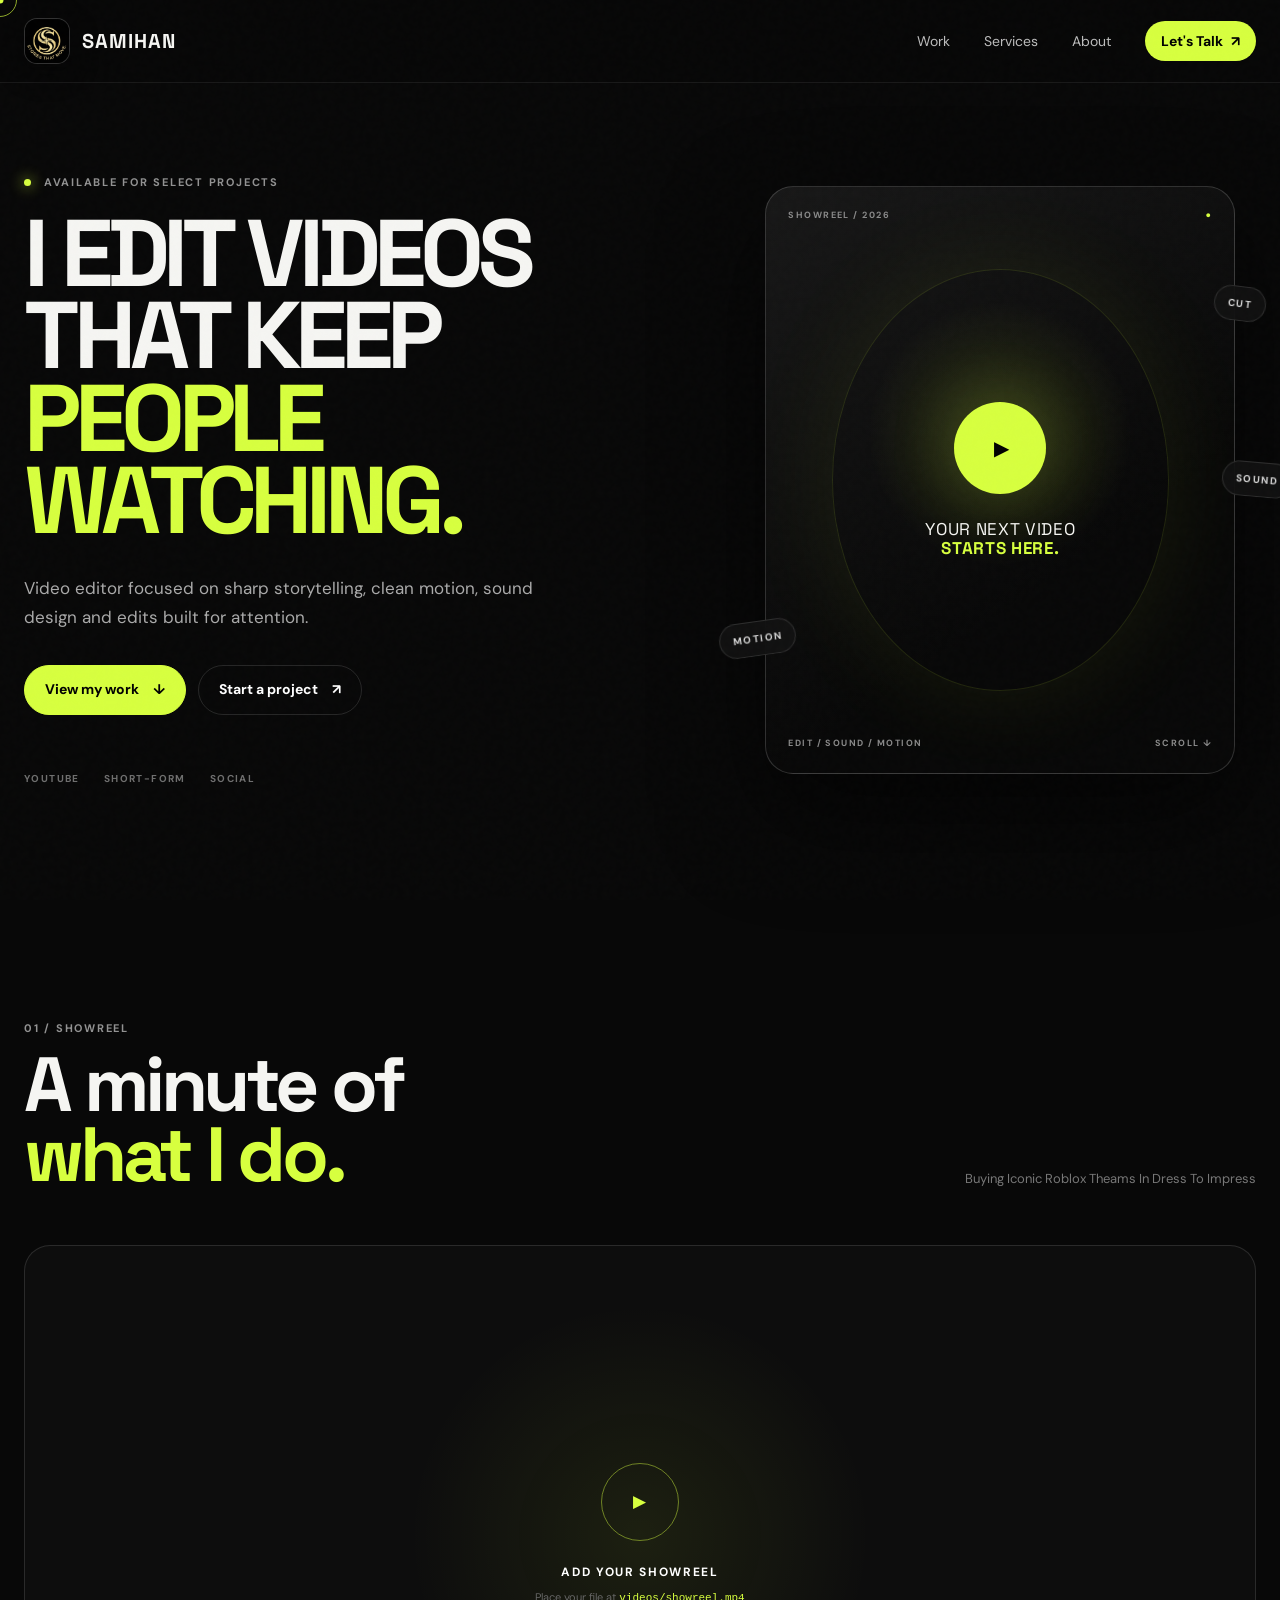
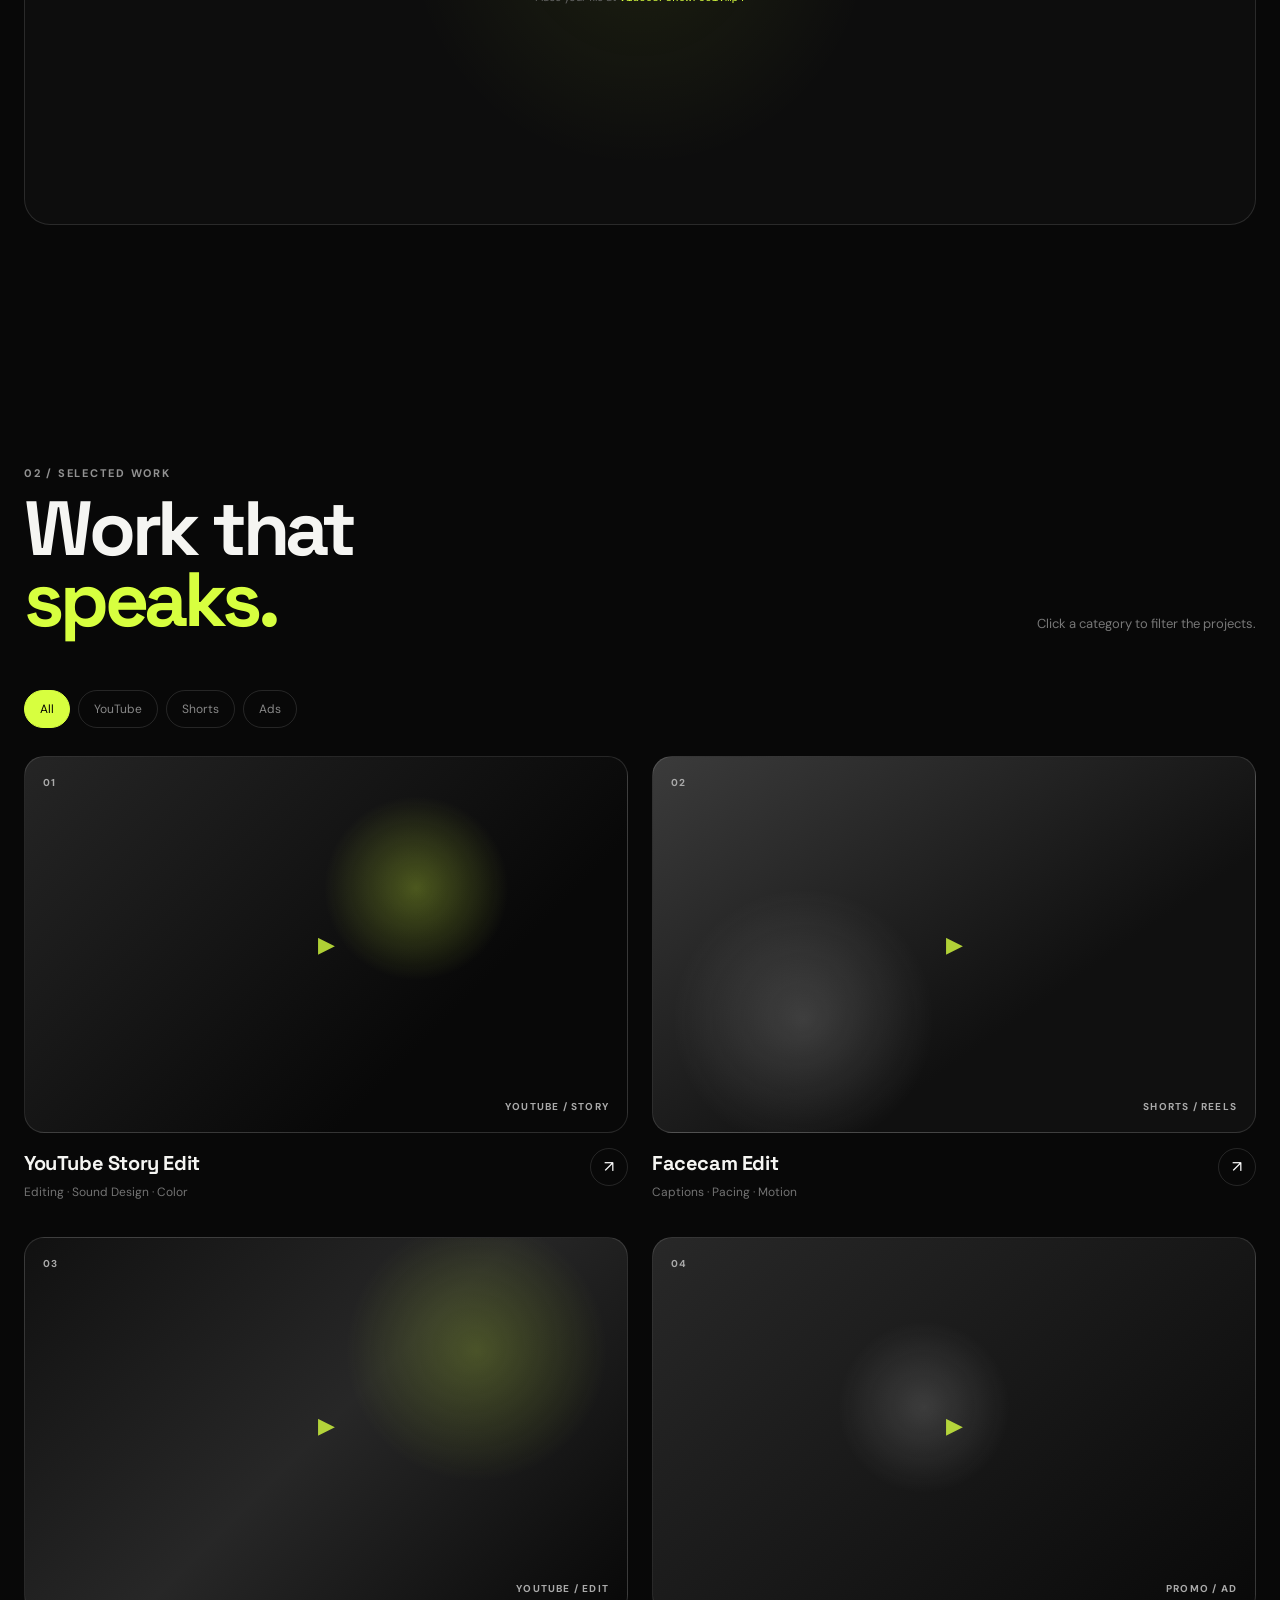
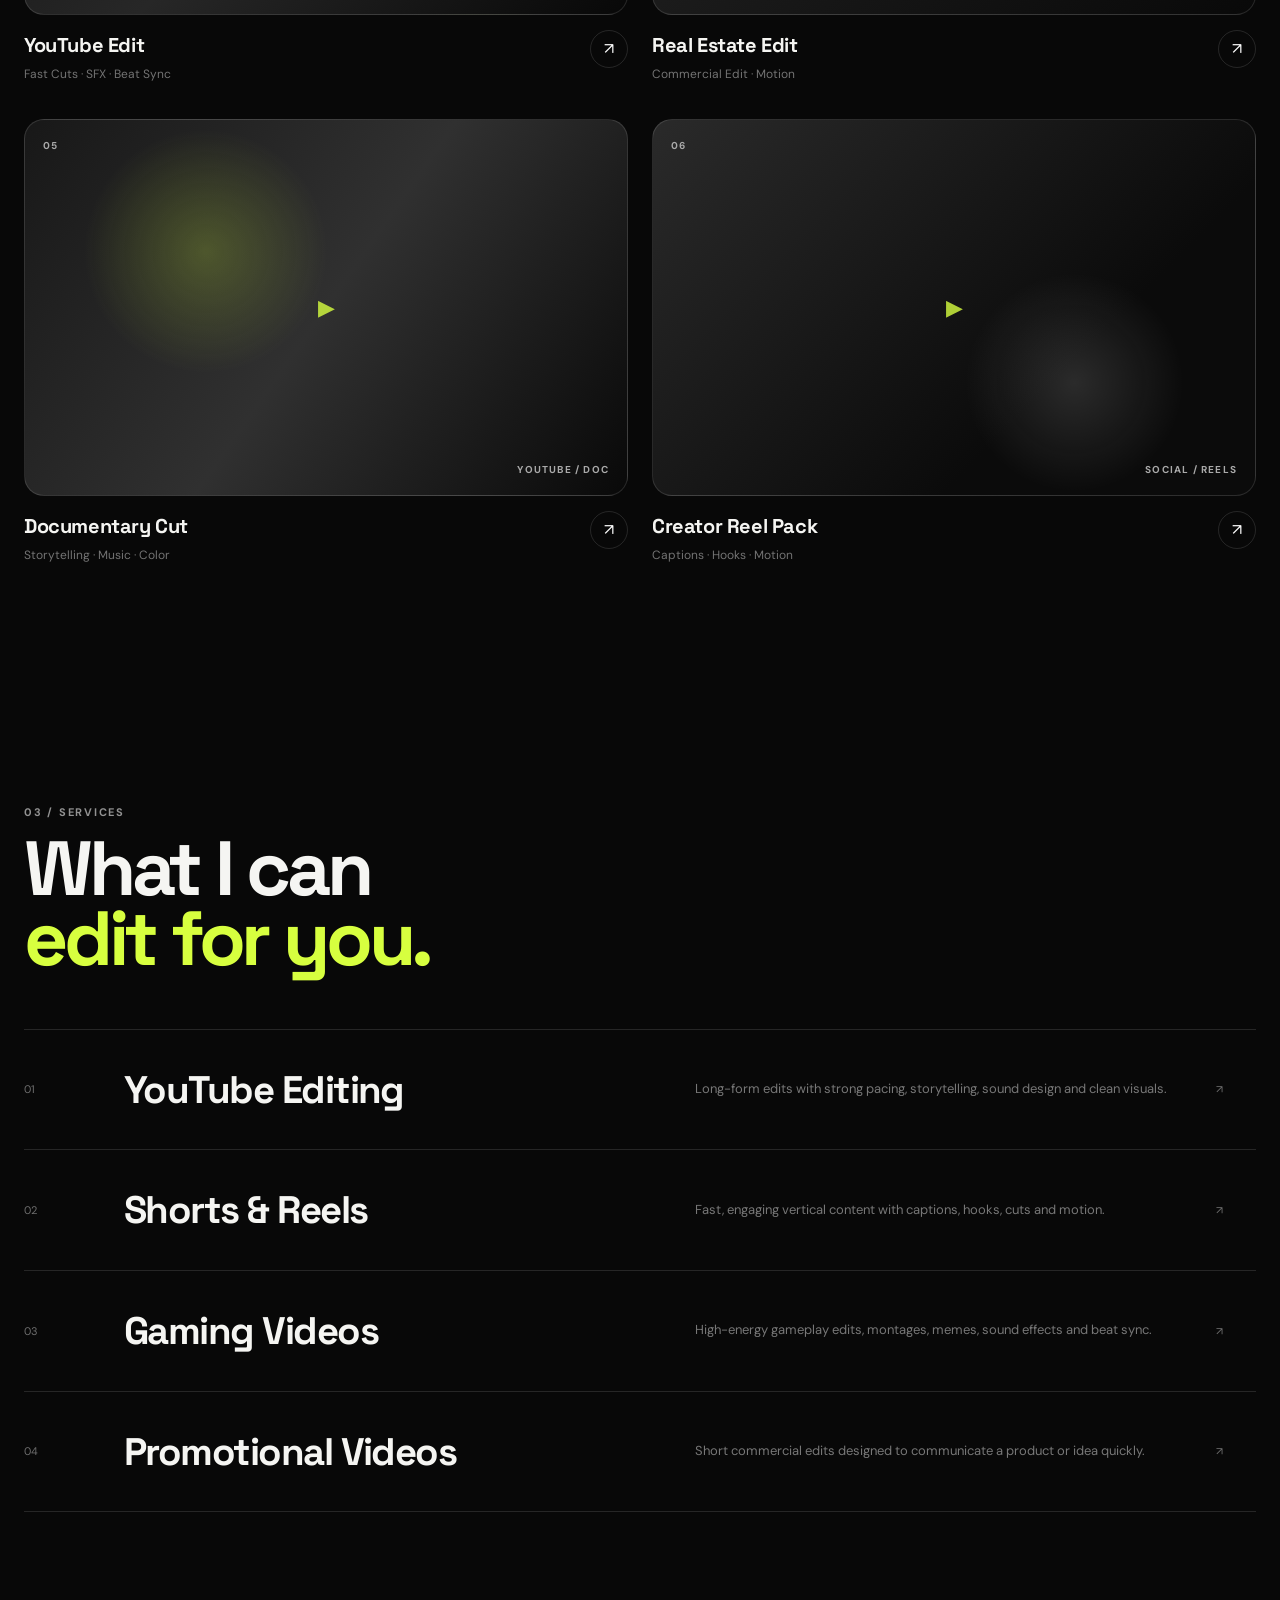
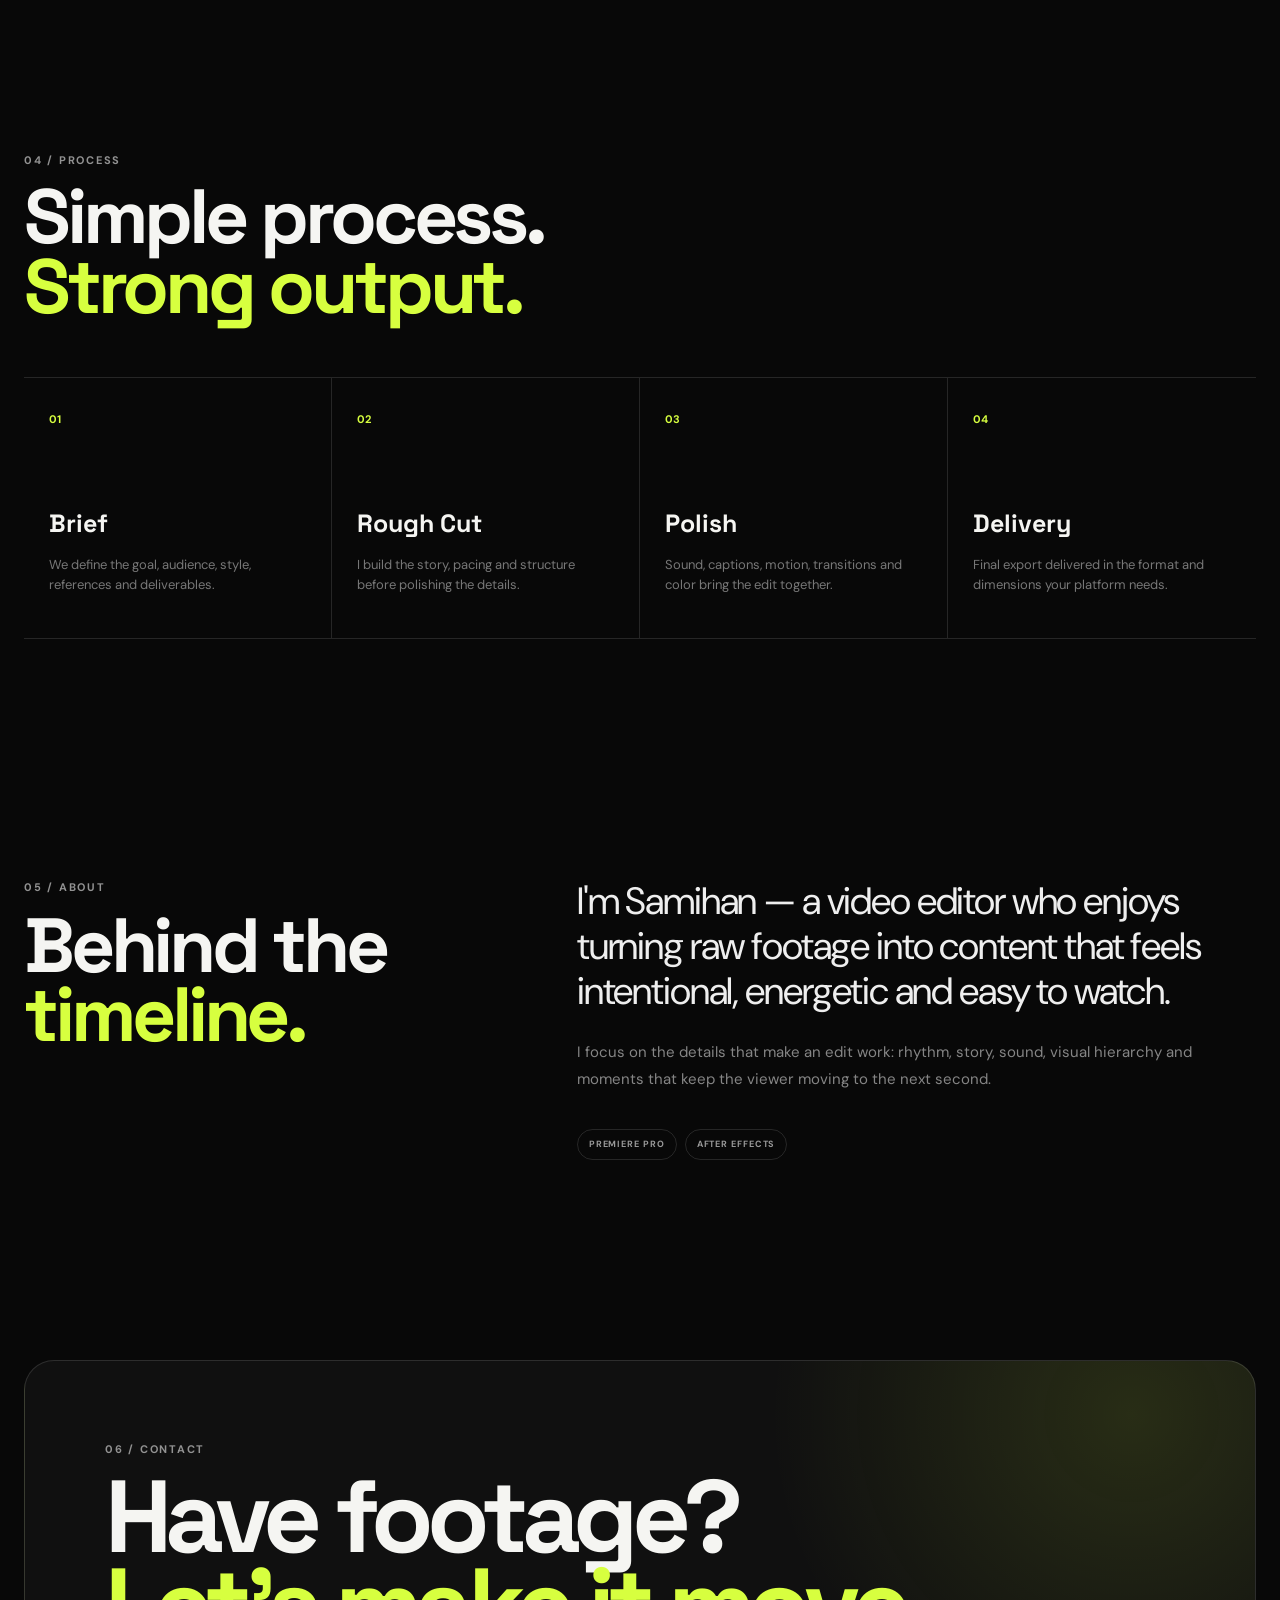
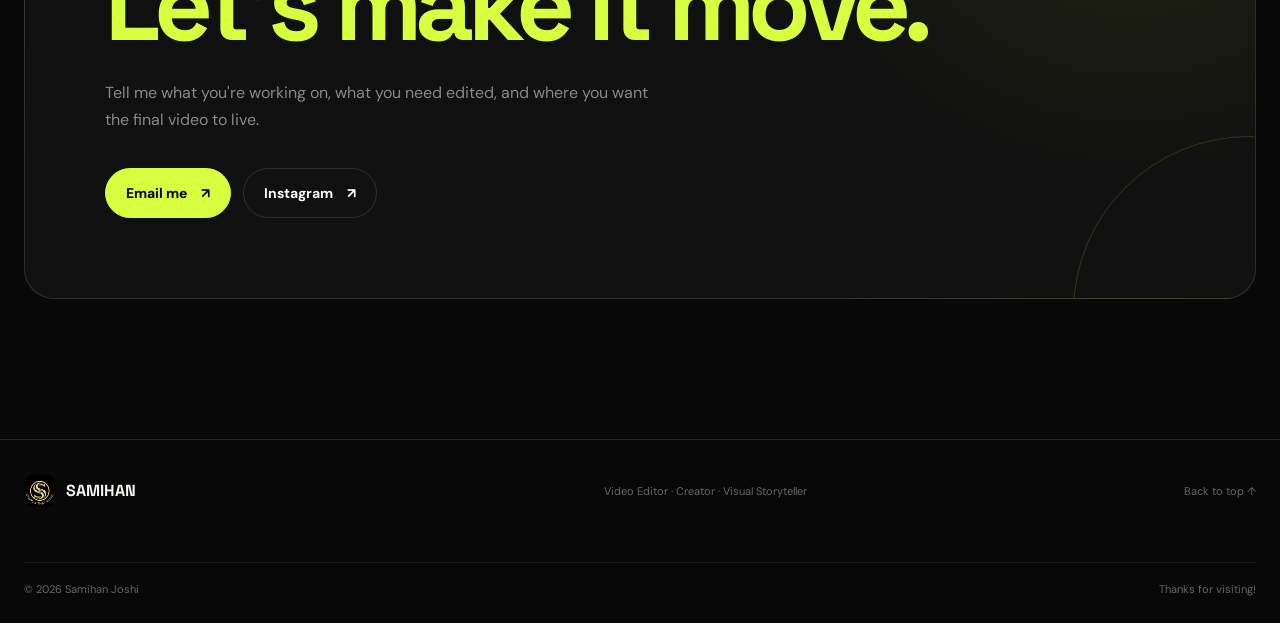
==== index.html @ 460c1ca0 "Upload portfolio website" ====
<!DOCTYPE html>
<html lang="en">
<head>
    <meta charset="UTF-8">
    <meta name="viewport" content="width=device-width, initial-scale=1.0">

    <title>Samihan Joshi — Video Editor</title>
    <meta name="description" content="Samihan Joshi — Video Editor specializing in YouTube, Shorts, Reels, Gaming and Social Media content.">
    <meta name="author" content="Samihan Joshi">

    <meta property="og:title" content="Samihan Joshi — Video Editor">
    <meta property="og:description" content="Video editing portfolio — YouTube, Shorts, Reels, Gaming and Social Media.">
    <meta property="og:type" content="website">

    <link rel="preconnect" href="https://fonts.googleapis.com">
    <link rel="preconnect" href="https://fonts.gstatic.com" crossorigin>
    <link href="https://fonts.googleapis.com/css2?family=DM+Sans:wght@400;500;600;700&family=Space+Grotesk:wght@400;500;600;700&display=swap" rel="stylesheet">

    <link rel="stylesheet" href="style.css">
</head>

<body>
    <div class="noise"></div>
    <div class="cursor-dot"></div>
    <div class="cursor-ring"></div>

    <div id="top"></div>
    <header class="site-header">
        <nav class="navbar container">
            <a href="#top" class="brand" aria-label="Samihan home">
                <span class="brand-logo-wrap">
                    <img src="assets/logo.png" alt="Samihan logo" class="brand-logo">
                </span>
                <span class="brand-name">SAMIHAN</span>
            </a>

            <button class="menu-toggle" aria-label="Open menu" aria-expanded="false">
                <span></span>
                <span></span>
            </button>

            <ul class="nav-links">
                <li><a href="#work">Work</a></li>
                <li><a href="#services">Services</a></li>
                <li><a href="#about">About</a></li>
                <li><a href="#contact" class="nav-cta">Let's Talk <span>↗</span></a></li>
            </ul>
        </nav>
    </header>

    <main>
        <section class="hero container">
            <div class="hero-copy reveal">
                <p class="eyebrow"><span class="status-dot"></span> AVAILABLE FOR SELECT PROJECTS</p>

                <h1>
                    I EDIT VIDEOS
                    <span>THAT KEEP</span>
                    <em>PEOPLE WATCHING.</em>
                </h1>

                <p class="hero-description">
                    Video editor focused on sharp storytelling, clean motion,
                    sound design and edits built for attention.
                </p>

                <div class="hero-actions">
                    <a href="#work" class="btn btn-primary magnetic">View my work <span>↓</span></a>
                    <a href="#contact" class="btn btn-ghost">Start a project <span>↗</span></a>
                </div>

                <div class="hero-meta">
                    <span>YOUTUBE</span>
                    <span>SHORT-FORM</span>
                   
                    <span>SOCIAL</span>
                </div>
            </div>

            <div class="hero-visual reveal">
                <div class="hero-card">
                    <div class="hero-card-top">
                        <span>SHOWREEL / 2026</span>
                        <span class="pulse">●</span>
                    </div>
                    <div class="hero-card-center">
                        <div class="play-orb">▶</div>
                        <p>YOUR NEXT VIDEO<br><strong>STARTS HERE.</strong></p>
                    </div>
                    <div class="hero-card-bottom">
                        <span>EDIT / SOUND / MOTION</span>
                        <span>SCROLL ↓</span>
                    </div>
                </div>
                <div class="floating-tag tag-one">CUT</div>
                <div class="floating-tag tag-two">MOTION</div>
                <div class="floating-tag tag-three">SOUND</div>
            </div>
        </section>

        <section class="showreel-section section">
            <div class="container">
                <div class="section-heading reveal">
                    <div>
                        <p class="eyebrow">01 / SHOWREEL</p>
                        <h2>A minute of<br><span>what I do.</span></h2>
                    </div>
                    <p class="section-note">Buying Iconic Roblox Theams In Dress To Impress</p>
                </div>

                <div class="video-frame reveal">
                    <video id="showreelVideo" controls playsinline preload="metadata" poster="d:\Editing things\Pitchers used\Intro.00_00_00_24.Still001.png">
                        <source src="videos/showreel.mp4" type="video/mp4">
                        Your browser does not support the video element.
                    </video>
                    <div class="video-placeholder" id="showreelPlaceholder">
                        <div class="placeholder-play">▶</div>
                        <p>ADD YOUR SHOWREEL</p>
                        <small>Place your file at <code>videos/showreel.mp4</code></small>
                    </div>
                </div>
            </div>
        </section>

        <section class="work-section section" id="work">
            <div class="container">
                <div class="section-heading reveal">
                    <div>
                        <p class="eyebrow">02 / SELECTED WORK</p>
                        <h2>Work that<br><span>speaks.</span></h2>
                    </div>
                    <p class="section-note">Click a category to filter the projects.</p>
                </div>

                <div class="filters reveal" role="tablist" aria-label="Project categories">
                    <button class="filter active" data-filter="all">All</button>
                    <button class="filter" data-filter="youtube">YouTube</button>
                    <button class="filter" data-filter="shorts">Shorts</button>
                    <button class="filter" data-filter="ads">Ads</button>
                </div>

                <div class="project-grid">
                    <article class="project-card reveal" data-category="youtube" data-title="YouTube Story Edit" data-type="YouTube" data-video="put your video here">
                        <div class="project-media media-one">
                            <span class="project-number">01</span>
                            <video class="project-video" muted loop playsinline preload="metadata" src="put your video here"></video>
                            <div class="project-play">▶</div>
                            <span class="media-label">YOUTUBE / STORY</span>
                        </div>
                        <div class="project-info">
                            <div>
                                <h3>YouTube Story Edit</h3>
                                <p>Editing · Sound Design · Color</p>
                            </div>
                            <button class="view-project" aria-label="View YouTube Story Edit">↗</button>
                        </div>
                    </article>

                    <article class="project-card reveal" data-category="shorts" data-title="Facecam Edit" data-type="Shorts" data-video="put your video here">
                        <div class="project-media media-two">
                            <span class="project-number">02</span>
                            <video class="project-video" muted loop playsinline preload="metadata" src="put your video here"></video>
                            <div class="project-play">▶</div>
                            <span class="media-label">SHORTS / REELS</span>
                        </div>
                        <div class="project-info">
                            <div>
                                <h3>Facecam Edit</h3>
                                <p>Captions · Pacing · Motion</p>
                            </div>
                            <button class="view-project" aria-label="View Facecam Edit">↗</button>
                        </div>
                    </article>

                    <article class="project-card reveal" data-category="youtube" data-title="YouTube Edit" data-type="YouTube" data-video="videos/facecam_edit.mp4">
                        <div class="project-media media-three">
                            <span class="project-number">03</span>
                            <video class="project-video" muted loop playsinline preload="metadata" src="videos/facecam_edit.mp4"></video>
                            <div class="project-play">▶</div>
                            <span class="media-label">YOUTUBE / EDIT</span>
                        </div>
                        <div class="project-info">
                            <div>
                                <h3>YouTube Edit</h3>
                                <p>Fast Cuts · SFX · Beat Sync</p>
                            </div>
                            <button class="view-project" aria-label="View YouTube Edit">↗</button>
                        </div>
                    </article>

                    <article class="project-card reveal" data-category="ads" data-title="Real Estate Edit" data-type="Ads" data-video="videos/first_client_edit.mp4">
                        <div class="project-media media-four">
                            <span class="project-number">04</span>
                            <video class="project-video" muted loop playsinline preload="metadata" src="videos/first_client_edit.mp4"></video>
                            <div class="project-play">▶</div>
                            <span class="media-label">PROMO / AD</span>
                        </div>
                        <div class="project-info">
                            <div>
                                <h3>Real Estate Edit</h3>
                                <p>Commercial Edit · Motion</p>
                            </div>
                            <button class="view-project" aria-label="View Real Estate Edit">↗</button>
                        </div>
                    </article>

                    <article class="project-card reveal" data-category="youtube" data-title="Documentary Cut" data-type="YouTube">
                        <div class="project-media media-five">
                            <span class="project-number">05</span>
                            <div class="project-play">▶</div>
                            <span class="media-label">YOUTUBE / DOC</span>
                        </div>
                        <div class="project-info">
                            <div>
                                <h3>Documentary Cut</h3>
                                <p>Storytelling · Music · Color</p>
                            </div>
                            <button class="view-project" aria-label="View Documentary Cut">↗</button>
                        </div>
                    </article>

                    <article class="project-card reveal" data-category="shorts" data-title="Creator Reel Pack" data-type="Shorts">
                        <div class="project-media media-six">
                            <span class="project-number">06</span>
                            <div class="project-play">▶</div>
                            <span class="media-label">SOCIAL / REELS</span>
                        </div>
                        <div class="project-info">
                            <div>
                                <h3>Creator Reel Pack</h3>
                                <p>Captions · Hooks · Motion</p>
                            </div>
                            <button class="view-project" aria-label="View Creator Reel Pack">↗</button>
                        </div>
                    </article>
                </div>
            </div>
        </section>

        <section class="services-section section" id="services">
            <div class="container">
                <div class="section-heading reveal">
                    <div>
                        <p class="eyebrow">03 / SERVICES</p>
                        <h2>What I can<br><span>edit for you.</span></h2>
                    </div>
                </div>

                <div class="service-list">
                    <div class="service-row reveal">
                        <span class="service-index">01</span>
                        <h3>YouTube Editing</h3>
                        <p>Long-form edits with strong pacing, storytelling, sound design and clean visuals.</p>
                        <span class="service-arrow">↗</span>
                    </div>

                    <div class="service-row reveal">
                        <span class="service-index">02</span>
                        <h3>Shorts & Reels</h3>
                        <p>Fast, engaging vertical content with captions, hooks, cuts and motion.</p>
                        <span class="service-arrow">↗</span>
                    </div>

                    <div class="service-row reveal">
                        <span class="service-index">03</span>
                        <h3>Gaming Videos</h3>
                        <p>High-energy gameplay edits, montages, memes, sound effects and beat sync.</p>
                        <span class="service-arrow">↗</span>
                    </div>

                    <div class="service-row reveal">
                        <span class="service-index">04</span>
                        <h3>Promotional Videos</h3>
                        <p>Short commercial edits designed to communicate a product or idea quickly.</p>
                        <span class="service-arrow">↗</span>
                    </div>
                </div>
            </div>
        </section>

        <section class="process-section section">
            <div class="container">
                <div class="section-heading reveal">
                    <div>
                        <p class="eyebrow">04 / PROCESS</p>
                        <h2>Simple process.<br><span>Strong output.</span></h2>
                    </div>
                </div>

                <div class="process-grid">
                    <div class="process-card reveal">
                        <span>01</span>
                        <h3>Brief</h3>
                        <p>We define the goal, audience, style, references and deliverables.</p>
                    </div>
                    <div class="process-card reveal">
                        <span>02</span>
                        <h3>Rough Cut</h3>
                        <p>I build the story, pacing and structure before polishing the details.</p>
                    </div>
                    <div class="process-card reveal">
                        <span>03</span>
                        <h3>Polish</h3>
                        <p>Sound, captions, motion, transitions and color bring the edit together.</p>
                    </div>
                    <div class="process-card reveal">
                        <span>04</span>
                        <h3>Delivery</h3>
                        <p>Final export delivered in the format and dimensions your platform needs.</p>
                    </div>
                </div>
            </div>
        </section>

        <section class="about-section section" id="about">
            <div class="container about-grid">
                <div class="about-title reveal">
                    <p class="eyebrow">05 / ABOUT</p>
                    <h2>Behind the<br><span>timeline.</span></h2>
                </div>

                <div class="about-copy reveal">
                    <p class="about-lead">
                        I'm Samihan — a video editor who enjoys turning raw footage
                        into content that feels intentional, energetic and easy to watch.
                    </p>
                    <p>
                        I focus on the details that make an edit work: rhythm, story,
                        sound, visual hierarchy and moments that keep the viewer moving
                        to the next second.
                    </p>

                    <div class="software-list">
                        <span>PREMIERE PRO</span>
                        <span>AFTER EFFECTS</span>
                    </div>
                </div>
            </div>
        </section>

        <section class="contact-section section" id="contact">
            <div class="container">
                <div class="contact-box reveal">
                    <p class="eyebrow">06 / CONTACT</p>
                    <h2>Have footage?<br><span>Let's make it move.</span></h2>
                    <p class="contact-text">
                        Tell me what you're working on, what you need edited,
                        and where you want the final video to live.
                    </p>

                    <div class="contact-actions">
                        <a href="https://mail.google.com/mail/?view=cm&fs=1&to=samihanjoshi332@gmail.com&su=Video%20Editing%20Project" target="_blank" rel="noopener noreferrer" class="btn btn-primary magnetic">
                            Email me <span>↗</span>
                        </a>
                        <a href="https://www.instagram.com/editbysamihan/" target="_blank" rel="noopener noreferrer" class="btn btn-ghost">
                            Instagram <span>↗</span>
                        </a>
                    </div>

                </div>
            </div>
        </section>
    </main>

    <footer class="site-footer">
        <div class="container footer-inner">
            <div class="footer-brand">
                <img src="assets/logo.png" alt="Samihan logo">
                <span>SAMIHAN</span>
            </div>
            <p>Video Editor · Creator · Visual Storyteller</p>
            <a href="#top">Back to top ↑</a>
        </div>
        <div class="container footer-bottom">
            <span>© <span id="year"></span> Samihan Joshi</span>
            <span>Thanks for visiting!</span>
        </div>
    </footer>

    <div class="project-modal" id="projectModal" aria-hidden="true">
        <div class="modal-backdrop"></div>
        <div class="modal-card" role="dialog" aria-modal="true" aria-labelledby="modalTitle">
            <button class="modal-close" aria-label="Close project">×</button>
            <div class="modal-visual">
                <div class="modal-play">▶</div>
                <video class="modal-video" controls playsinline></video>
            </div>
            <p class="eyebrow" id="modalType">PROJECT</p>
            <h3 id="modalTitle">Project title</h3>
            <p class="modal-copy">
                Add the real project description, client goal and a link/video here when you replace this placeholder.
            </p>
            <a href="#contact" class="btn btn-primary modal-contact">Want an edit like this? ↗</a>
        </div>
    </div>

    <script src="script.js"></script>
</body>
</html>
---- style.css ----
* {
    margin: 0;
    padding: 0;
    box-sizing: border-box;
}

:root {
    --bg: #080808;
    --surface: #111111;
    --surface-2: #161616;
    --text: #f5f5f2;
    --muted: #929292;
    --line: rgba(255,255,255,0.12);
    --line-soft: rgba(255,255,255,0.07);
    --accent: #d7ff3f;
    --accent-dark: #1a2200;
    --max: 1240px;
}

html {
    scroll-behavior: smooth;
}

body {
    background: var(--bg);
    color: var(--text);
    font-family: "DM Sans", sans-serif;
    overflow-x: hidden;
    line-height: 1.5;
}

body.menu-open {
    overflow: hidden;
}

::selection {
    background: var(--accent);
    color: #000;
}

a {
    color: inherit;
    text-decoration: none;
}

button,
a {
    -webkit-tap-highlight-color: transparent;
}

button {
    font: inherit;
}

img,
video {
    max-width: 100%;
}

.container {
    width: min(var(--max), calc(100% - 48px));
    margin: 0 auto;
}

.noise {
    position: fixed;
    inset: 0;
    pointer-events: none;
    z-index: 100;
    opacity: 0.035;
    background-image: url("data:image/svg+xml,%3Csvg viewBox='0 0 180 180' xmlns='http://www.w3.org/2000/svg'%3E%3Cfilter id='n'%3E%3CfeTurbulence type='fractalNoise' baseFrequency='.8' numOctaves='3' stitchTiles='stitch'/%3E%3C/filter%3E%3Crect width='100%25' height='100%25' filter='url(%23n)' opacity='.5'/%3E%3C/svg%3E");
}

.cursor-dot,
.cursor-ring {
    position: fixed;
    top: 0;
    left: 0;
    pointer-events: none;
    z-index: 200;
    transform: translate(-50%, -50%);
    border-radius: 50%;
}

.cursor-dot {
    width: 7px;
    height: 7px;
    background: var(--accent);
}

.cursor-ring {
    width: 34px;
    height: 34px;
    border: 1px solid rgba(215,255,63,.65);
    transition: width .2s ease, height .2s ease, background .2s ease;
}

.cursor-ring.hover {
    width: 54px;
    height: 54px;
    background: rgba(215,255,63,.07);
}

.site-header {
    position: fixed;
    top: 0;
    left: 0;
    right: 0;
    z-index: 90;
    backdrop-filter: blur(18px);
    background: rgba(8,8,8,.68);
    border-bottom: 1px solid var(--line-soft);
}

.navbar {
    height: 82px;
    display: flex;
    align-items: center;
    justify-content: space-between;
}

.brand {
    display: flex;
    align-items: center;
    gap: 12px;
}

.brand-logo-wrap {
    width: 46px;
    height: 46px;
    border-radius: 13px;
    overflow: hidden;
    display: grid;
    place-items: center;
    background: #0e0e0e;
    border: 1px solid rgba(255,255,255,.15);
    box-shadow: 0 8px 28px rgba(0,0,0,.35);
}

.brand-logo {
    width: 100%;
    height: 100%;
    object-fit: cover;
}

.brand-name {
    font-family: "Space Grotesk", sans-serif;
    font-size: 20px;
    font-weight: 700;
    letter-spacing: 1px;
}

.nav-links {
    display: flex;
    align-items: center;
    gap: 34px;
    list-style: none;
}

.nav-links a {
    color: #bdbdbd;
    font-size: 14px;
    transition: color .25s ease;
}

.nav-links a:hover {
    color: #fff;
}

.nav-links .nav-cta {
    color: #000;
    background: var(--accent);
    padding: 11px 16px;
    border-radius: 999px;
    font-weight: 700;
}

.nav-cta span {
    margin-left: 5px;
}

.menu-toggle {
    display: none;
    width: 46px;
    height: 46px;
    border: 1px solid var(--line);
    background: transparent;
    border-radius: 50%;
    cursor: pointer;
}

.menu-toggle span {
    display: block;
    width: 18px;
    height: 1px;
    margin: 5px auto;
    background: white;
    transition: transform .25s ease;
}

.hero {
    min-height: 100vh;
    padding-top: 150px;
    padding-bottom: 90px;
    display: grid;
    grid-template-columns: 1.12fr .88fr;
    gap: 70px;
    align-items: center;
}

.eyebrow {
    color: var(--muted);
    font-size: 11px;
    font-weight: 700;
    letter-spacing: .16em;
    text-transform: uppercase;
}

.status-dot {
    display: inline-block;
    width: 7px;
    height: 7px;
    margin-right: 8px;
    border-radius: 50%;
    background: var(--accent);
    box-shadow: 0 0 14px var(--accent);
}

.hero h1 {
    margin-top: 22px;
    max-width: 820px;
    font-family: "Space Grotesk", sans-serif;
    font-size: clamp(58px, 7.4vw, 112px);
    line-height: .87;
    letter-spacing: -.065em;
    text-transform: uppercase;
}

.hero h1 span,
.hero h1 em {
    display: block;
}

.hero h1 em {
    color: var(--accent);
    font-style: normal;
}

.hero-description {
    max-width: 560px;
    margin-top: 32px;
    color: #aaa;
    font-size: 17px;
    line-height: 1.65;
}

.hero-actions {
    display: flex;
    gap: 12px;
    margin-top: 34px;
    flex-wrap: wrap;
}

.btn {
    min-height: 50px;
    padding: 0 20px;
    border-radius: 999px;
    display: inline-flex;
    align-items: center;
    justify-content: center;
    gap: 14px;
    font-size: 14px;
    font-weight: 700;
    border: 1px solid var(--line);
    transition: transform .25s ease, background .25s ease, color .25s ease, border-color .25s ease;
}

.btn-primary {
    color: #000;
    background: var(--accent);
    border-color: var(--accent);
}

.btn-primary:hover {
    transform: translateY(-3px);
}

.btn-ghost {
    color: #fff;
    background: transparent;
}

.btn-ghost:hover {
    border-color: rgba(255,255,255,.35);
    transform: translateY(-3px);
}

.hero-meta {
    display: flex;
    gap: 24px;
    flex-wrap: wrap;
    margin-top: 56px;
    color: #6f6f6f;
    font-size: 10px;
    font-weight: 700;
    letter-spacing: .14em;
}

.hero-visual {
    position: relative;
    min-height: 520px;
    display: grid;
    place-items: center;
}

.hero-card {
    position: relative;
    width: min(470px, 100%);
    aspect-ratio: 4 / 5;
    padding: 22px;
    border: 1px solid rgba(255,255,255,.16);
    border-radius: 28px;
    overflow: hidden;
    background:
        radial-gradient(circle at 50% 42%, rgba(215,255,63,.16), transparent 32%),
        linear-gradient(145deg, #181818, #080808 65%);
    box-shadow: 0 40px 100px rgba(0,0,0,.6);
}

.hero-card::before {
    content: "";
    position: absolute;
    inset: 14%;
    border: 1px solid rgba(215,255,63,.12);
    border-radius: 50%;
    box-shadow: 0 0 100px rgba(215,255,63,.08);
}

.hero-card-top,
.hero-card-bottom {
    position: relative;
    z-index: 2;
    display: flex;
    justify-content: space-between;
    color: #8a8a8a;
    font-size: 9px;
    letter-spacing: .16em;
    font-weight: 700;
}

.pulse {
    color: var(--accent);
    animation: pulse 1.5s infinite;
}

.hero-card-center {
    position: absolute;
    inset: 0;
    display: grid;
    place-content: center;
    text-align: center;
}

.play-orb {
    width: 92px;
    height: 92px;
    margin: 0 auto 26px;
    display: grid;
    place-items: center;
    border-radius: 50%;
    color: #000;
    background: var(--accent);
    font-size: 20px;
    padding-left: 3px;
    box-shadow: 0 0 70px rgba(215,255,63,.18);
}

.hero-card-center p {
    font-family: "Space Grotesk", sans-serif;
    font-size: 17px;
    letter-spacing: .04em;
    line-height: 1.1;
}

.hero-card-center strong {
    color: var(--accent);
}

.hero-card-bottom {
    position: absolute;
    left: 22px;
    right: 22px;
    bottom: 22px;
}

.floating-tag {
    position: absolute;
    padding: 9px 13px;
    color: #d8d8d8;
    background: rgba(18,18,18,.8);
    border: 1px solid var(--line);
    border-radius: 999px;
    backdrop-filter: blur(12px);
    font-size: 10px;
    font-weight: 700;
    letter-spacing: .14em;
}

.tag-one { top: 17%; right: -2%; transform: rotate(7deg); }
.tag-two { bottom: 20%; left: -5%; transform: rotate(-8deg); }
.tag-three { top: 47%; right: -7%; transform: rotate(5deg); }

.section {
    padding: 120px 0;
}

.section-heading {
    display: flex;
    align-items: end;
    justify-content: space-between;
    gap: 40px;
    margin-bottom: 55px;
}

.section-heading h2 {
    margin-top: 12px;
    font-family: "Space Grotesk", sans-serif;
    font-size: clamp(46px, 6vw, 82px);
    line-height: .92;
    letter-spacing: -.055em;
}

.section-heading h2 span {
    color: var(--accent);
}

.section-note {
    max-width: 310px;
    color: #777;
    font-size: 13px;
    line-height: 1.6;
}

.video-frame {
    position: relative;
    min-height: 580px;
    display: grid;
    place-items: center;
    overflow: hidden;
    border: 1px solid var(--line);
    border-radius: 26px;
    background:
        radial-gradient(circle at 50% 50%, rgba(215,255,63,.08), transparent 34%),
        #0d0d0d;
}

.video-frame video {
    width: 100%;
    height: 100%;
    min-height: 580px;
    object-fit: cover;
    display: none;
}

.video-frame.has-video video {
    display: block;
}

.video-frame.has-video .video-placeholder {
    display: none;
}

.video-placeholder {
    text-align: center;
    color: #8c8c8c;
}

.placeholder-play {
    width: 78px;
    height: 78px;
    margin: 0 auto 22px;
    display: grid;
    place-items: center;
    border-radius: 50%;
    border: 1px solid rgba(215,255,63,.45);
    color: var(--accent);
    font-size: 17px;
}

.video-placeholder p {
    color: #fff;
    font-size: 12px;
    font-weight: 700;
    letter-spacing: .14em;
}

.video-placeholder small {
    display: block;
    margin-top: 8px;
    font-size: 11px;
    color: #666;
}

code {
    color: var(--accent);
}

.filters {
    display: flex;
    gap: 8px;
    flex-wrap: wrap;
    margin-bottom: 28px;
}

.filter {
    padding: 9px 15px;
    border: 1px solid var(--line);
    background: transparent;
    color: #888;
    border-radius: 999px;
    cursor: pointer;
    font-size: 12px;
    transition: .25s ease;
}

.filter:hover,
.filter.active {
    color: #000;
    background: var(--accent);
    border-color: var(--accent);
}

.project-grid {
    display: grid;
    grid-template-columns: repeat(2, 1fr);
    gap: 36px 24px;
}

.project-card.hidden {
    display: none;
}

.project-media {
    position: relative;
    aspect-ratio: 16 / 10;
    overflow: hidden;
    border: 1px solid var(--line);
    border-radius: 20px;
    background-color: #151515;
    transition: transform .45s cubic-bezier(.2,.8,.2,1), border-color .3s ease;
}

.project-card:hover .project-media {
    transform: translateY(-5px);
    border-color: rgba(255,255,255,.25);
}

.project-media::after {
    content: "";
    position: absolute;
    inset: 0;
    background: linear-gradient(130deg, transparent 30%, rgba(255,255,255,.08), transparent 70%);
    transform: translateX(-100%);
    transition: transform .7s ease;
}

.project-card:hover .project-media::after {
    transform: translateX(100%);
}

.media-one {
    background:
        radial-gradient(circle at 65% 35%, rgba(215,255,63,.3), transparent 20%),
        linear-gradient(135deg, #252525, #080808 70%);
}
.media-two {
    background:
        radial-gradient(circle at 25% 70%, rgba(255,255,255,.15), transparent 25%),
        linear-gradient(145deg, #3b3b3b, #101010 65%);
}
.media-three {
    background:
        radial-gradient(circle at 75% 30%, rgba(215,255,63,.22), transparent 25%),
        linear-gradient(135deg, #111, #272727 50%, #080808);
}
.media-four {
    background:
        radial-gradient(circle at 45% 45%, rgba(255,255,255,.15), transparent 22%),
        linear-gradient(140deg, #282828, #090909);
}
.media-five {
    background:
        radial-gradient(circle at 30% 35%, rgba(215,255,63,.22), transparent 25%),
        linear-gradient(125deg, #181818, #303030 50%, #090909);
}
.media-six {
    background:
        radial-gradient(circle at 70% 70%, rgba(255,255,255,.13), transparent 22%),
        linear-gradient(135deg, #2a2a2a, #0b0b0b 68%);
}

.project-video {
    position: absolute;
    inset: 0;
    width: 100%;
    height: 100%;
    object-fit: cover;
    z-index: 1;
}

.project-number,
.media-label {
    position: absolute;
    z-index: 2;
    font-size: 10px;
    font-weight: 700;
    letter-spacing: .12em;
}

.project-play {
    z-index: 2;
}

.project-number {
    top: 18px;
    left: 18px;
    color: #aaa;
}

.media-label {
    right: 18px;
    bottom: 18px;
    color: #aaa;
}

.project-play {
    position: absolute;
    inset: 0;
    display: grid;
    place-items: center;
    color: var(--accent);
    font-size: 22px;
    opacity: .8;
}

.project-info {
    display: flex;
    align-items: start;
    justify-content: space-between;
    gap: 20px;
    padding-top: 15px;
}

.project-info h3 {
    font-family: "Space Grotesk", sans-serif;
    font-size: 20px;
    letter-spacing: -.02em;
}

.project-info p {
    margin-top: 5px;
    color: #737373;
    font-size: 12px;
}

.view-project {
    width: 38px;
    height: 38px;
    border: 1px solid var(--line);
    border-radius: 50%;
    background: transparent;
    color: white;
    cursor: pointer;
    transition: .25s ease;
}

.view-project:hover {
    background: var(--accent);
    border-color: var(--accent);
    color: #000;
}

.service-list {
    border-top: 1px solid var(--line);
}

.service-row {
    display: grid;
    grid-template-columns: 70px 1.1fr 1fr 40px;
    align-items: center;
    gap: 30px;
    padding: 31px 0;
    border-bottom: 1px solid var(--line);
    transition: padding .3s ease;
}

.service-row:hover {
    padding-left: 12px;
    padding-right: 12px;
}

.service-index,
.service-arrow {
    color: #6e6e6e;
    font-size: 11px;
}

.service-row h3 {
    font-family: "Space Grotesk", sans-serif;
    font-size: clamp(25px, 3vw, 40px);
    letter-spacing: -.04em;
}

.service-row p {
    color: #777;
    font-size: 13px;
    line-height: 1.6;
}

.process-grid {
    display: grid;
    grid-template-columns: repeat(4, 1fr);
    border-top: 1px solid var(--line);
    border-bottom: 1px solid var(--line);
}

.process-card {
    min-height: 260px;
    padding: 28px 25px;
    border-right: 1px solid var(--line);
}

.process-card:last-child {
    border-right: 0;
}

.process-card > span {
    color: var(--accent);
    font-size: 11px;
    font-weight: 700;
}

.process-card h3 {
    margin-top: 75px;
    font-family: "Space Grotesk", sans-serif;
    font-size: 25px;
}

.process-card p {
    margin-top: 12px;
    color: #777;
    font-size: 13px;
    line-height: 1.6;
}

.about-grid {
    display: grid;
    grid-template-columns: .8fr 1.2fr;
    gap: 100px;
    align-items: start;
}

.about-title h2 {
    margin-top: 15px;
    font-family: "Space Grotesk", sans-serif;
    font-size: clamp(46px, 6vw, 80px);
    line-height: .9;
    letter-spacing: -.055em;
}

.about-title h2 span {
    color: var(--accent);
}

.about-copy {
    max-width: 720px;
}

.about-lead {
    color: #eee;
    font-size: clamp(24px, 3vw, 38px);
    line-height: 1.18;
    letter-spacing: -.03em;
}

.about-copy > p:not(.about-lead) {
    margin-top: 25px;
    color: #858585;
    font-size: 15px;
    line-height: 1.8;
}

.software-list {
    display: flex;
    gap: 8px;
    flex-wrap: wrap;
    margin-top: 36px;
}

.software-list span {
    padding: 8px 11px;
    border: 1px solid var(--line);
    border-radius: 999px;
    color: #999;
    font-size: 9px;
    font-weight: 700;
    letter-spacing: .1em;
}

.contact-section {
    padding-top: 80px;
    padding-bottom: 140px;
}

.contact-box {
    position: relative;
    overflow: hidden;
    padding: 80px;
    border: 1px solid var(--line);
    border-radius: 30px;
    background:
        radial-gradient(circle at 90% 10%, rgba(215,255,63,.12), transparent 30%),
        #101010;
}

.contact-box::after {
    content: "";
    position: absolute;
    width: 350px;
    height: 350px;
    right: -170px;
    bottom: -190px;
    border: 1px solid rgba(215,255,63,.15);
    border-radius: 50%;
}

.contact-box h2 {
    position: relative;
    z-index: 2;
    margin-top: 15px;
    font-family: "Space Grotesk", sans-serif;
    font-size: clamp(55px, 8vw, 105px);
    line-height: .86;
    letter-spacing: -.065em;
}

.contact-box h2 span {
    color: var(--accent);
}

.contact-text {
    max-width: 560px;
    margin-top: 30px;
    color: #888;
    line-height: 1.7;
}

.contact-actions {
    display: flex;
    gap: 12px;
    flex-wrap: wrap;
    margin-top: 35px;
}

.contact-note {
    margin-top: 25px;
    color: #555;
    font-size: 11px;
}

.site-footer {
    border-top: 1px solid var(--line);
    padding: 35px 0 25px;
}

.footer-inner {
    display: grid;
    grid-template-columns: 1fr 1fr auto;
    align-items: center;
    gap: 25px;
}

.footer-brand {
    display: flex;
    align-items: center;
    gap: 10px;
    font-family: "Space Grotesk", sans-serif;
    font-weight: 700;
}

.footer-brand img {
    width: 32px;
    height: 32px;
    border-radius: 9px;
    object-fit: cover;
}

.footer-inner p,
.footer-inner > a,
.footer-bottom {
    color: #666;
    font-size: 11px;
}

.footer-inner > a:hover {
    color: white;
}

.footer-bottom {
    display: flex;
    justify-content: space-between;
    gap: 20px;
    margin-top: 55px;
    padding-top: 18px;
    border-top: 1px solid var(--line-soft);
}

.project-modal {
    position: fixed;
    inset: 0;
    z-index: 150;
    display: grid;
    place-items: center;
    padding: 24px;
    opacity: 0;
    visibility: hidden;
    transition: opacity .25s ease, visibility .25s ease;
}

.project-modal.open {
    opacity: 1;
    visibility: visible;
}

.modal-backdrop {
    position: absolute;
    inset: 0;
    background: rgba(0,0,0,.8);
    backdrop-filter: blur(10px);
}

.modal-card {
    position: relative;
    z-index: 2;
    width: min(620px, 100%);
    padding: 25px;
    border: 1px solid var(--line);
    border-radius: 25px;
    background: #111;
    transform: translateY(20px) scale(.98);
    transition: transform .3s ease;
}

.project-modal.open .modal-card {
    transform: translateY(0) scale(1);
}

.modal-close {
    position: absolute;
    z-index: 4;
    top: 16px;
    right: 16px;
    width: 38px;
    height: 38px;
    border-radius: 50%;
    border: 1px solid var(--line);
    background: rgba(0,0,0,.5);
    color: white;
    font-size: 24px;
    cursor: pointer;
}

.modal-visual {
    position: relative;
    min-height: 260px;
    display: grid;
    place-items: center;
    margin-bottom: 25px;
    border-radius: 18px;
    overflow: hidden;
    background:
        radial-gradient(circle, rgba(215,255,63,.12), transparent 35%),
        #080808;
}

.modal-video {
    display: none;
    width: 100%;
    height: 100%;
    max-height: 420px;
    object-fit: contain;
    border-radius: 18px;
}

.modal-visual.has-video .modal-play {
    display: none;
}

.modal-visual.has-video .modal-video {
    display: block;
}

.modal-play {
    width: 70px;
    height: 70px;
    display: grid;
    place-items: center;
    border-radius: 50%;
    color: #000;
    background: var(--accent);
}

.modal-card h3 {
    margin-top: 8px;
    font-family: "Space Grotesk", sans-serif;
    font-size: 34px;
}

.modal-copy {
    margin-top: 10px;
    color: #777;
    line-height: 1.7;
    font-size: 14px;
}

.modal-contact {
    margin-top: 25px;
}

.reveal {
    opacity: 0;
    transform: translateY(24px);
    transition: opacity .8s ease, transform .8s cubic-bezier(.2,.8,.2,1);
}

.reveal.visible {
    opacity: 1;
    transform: translateY(0);
}

@keyframes pulse {
    0%, 100% { opacity: 1; }
    50% { opacity: .35; }
}

@media (max-width: 900px) {
    .hero {
        grid-template-columns: 1fr;
        gap: 50px;
    }

    .hero-visual {
        min-height: 470px;
    }

    .process-grid {
        grid-template-columns: repeat(2, 1fr);
    }

    .process-card:nth-child(2) {
        border-right: 0;
    }

    .process-card:nth-child(-n+2) {
        border-bottom: 1px solid var(--line);
    }

    .about-grid {
        grid-template-columns: 1fr;
        gap: 45px;
    }

    .footer-inner {
        grid-template-columns: 1fr;
    }
}

@media (max-width: 700px) {
    .container {
        width: min(var(--max), calc(100% - 30px));
    }

    .navbar {
        height: 72px;
    }

    .menu-toggle {
        display: block;
    }

    .nav-links {
        position: fixed;
        inset: 72px 0 auto 0;
        padding: 25px 15px 30px;
        display: grid;
        gap: 0;
        background: rgba(8,8,8,.97);
        border-bottom: 1px solid var(--line);
        transform: translateY(-120%);
        transition: transform .3s ease;
    }

    .nav-links.open {
        transform: translateY(0);
    }

    .nav-links li {
        border-bottom: 1px solid var(--line-soft);
    }

    .nav-links a {
        display: block;
        padding: 17px 5px;
    }

    .nav-links .nav-cta {
        display: inline-flex;
        margin-top: 12px;
        padding: 11px 16px;
    }

    .hero {
        padding-top: 125px;
        padding-bottom: 60px;
    }

    .hero h1 {
        font-size: clamp(49px, 14vw, 78px);
    }

    .hero-description {
        font-size: 15px;
    }

    .hero-meta {
        margin-top: 38px;
        gap: 14px;
    }

    .hero-visual {
        min-height: 400px;
    }

    .hero-card {
        width: min(360px, 92%);
    }

    .floating-tag {
        display: none;
    }

    .section {
        padding: 80px 0;
    }

    .section-heading {
        display: block;
        margin-bottom: 35px;
    }

    .section-note {
        margin-top: 20px;
    }

    .video-frame,
    .video-frame video {
        min-height: 360px;
    }

    .project-grid {
        grid-template-columns: 1fr;
    }

    .service-row {
        grid-template-columns: 40px 1fr 25px;
        gap: 12px;
    }

    .service-row p {
        grid-column: 2 / 4;
        margin-top: -5px;
    }

    .process-grid {
        grid-template-columns: 1fr;
    }

    .process-card {
        min-height: 210px;
        border-right: 0;
        border-bottom: 1px solid var(--line);
    }

    .process-card:last-child {
        border-bottom: 0;
    }

    .process-card h3 {
        margin-top: 50px;
    }

    .contact-box {
        padding: 45px 25px;
        border-radius: 22px;
    }

    .contact-box h2 {
        font-size: clamp(48px, 13vw, 75px);
    }

    .footer-bottom {
        display: block;
    }

    .footer-bottom span + span {
        display: block;
        margin-top: 8px;
    }

    .cursor-dot,
    .cursor-ring {
        display: none;
    }
}
.project-play {
    position: absolute;
    inset: 0;
    display: grid;
    place-items: center;
    color: var(--accent);
    font-size: 22px;
    opacity: .8;
    cursor: pointer; /* add this */
}
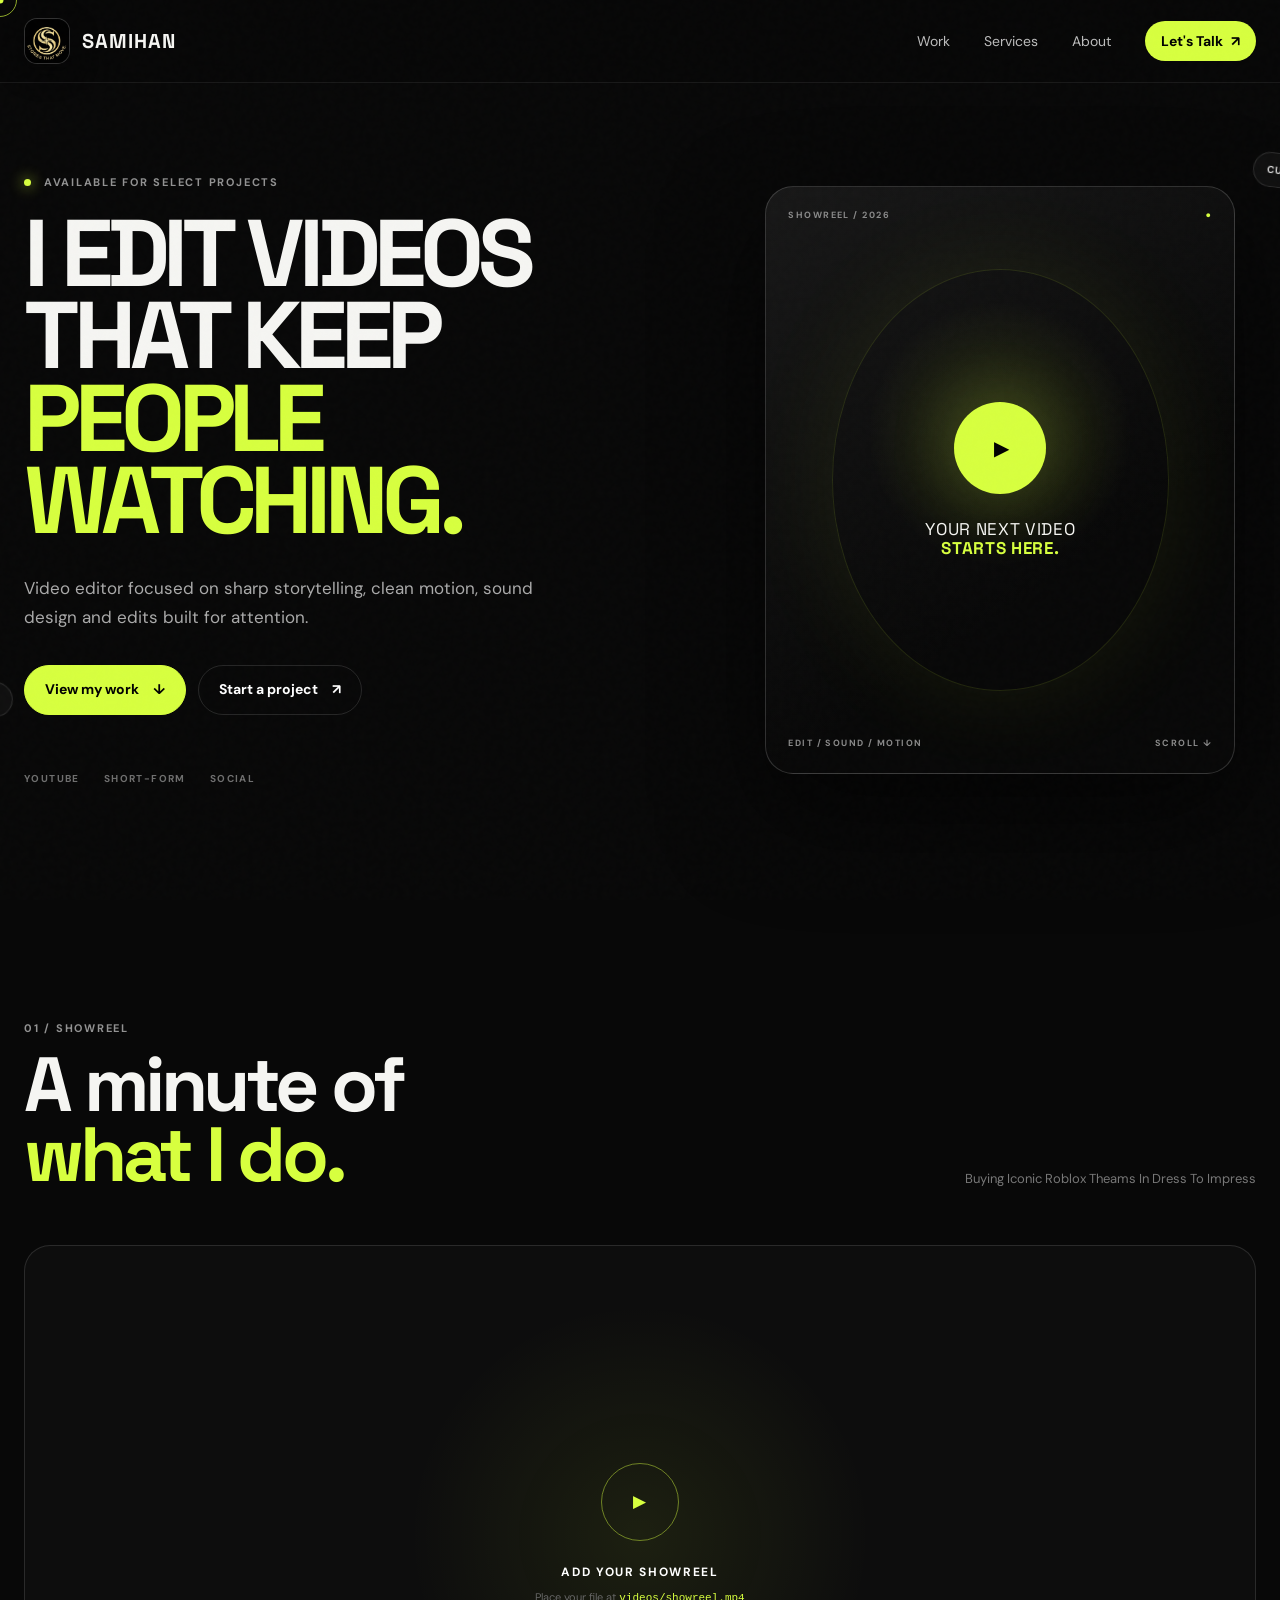
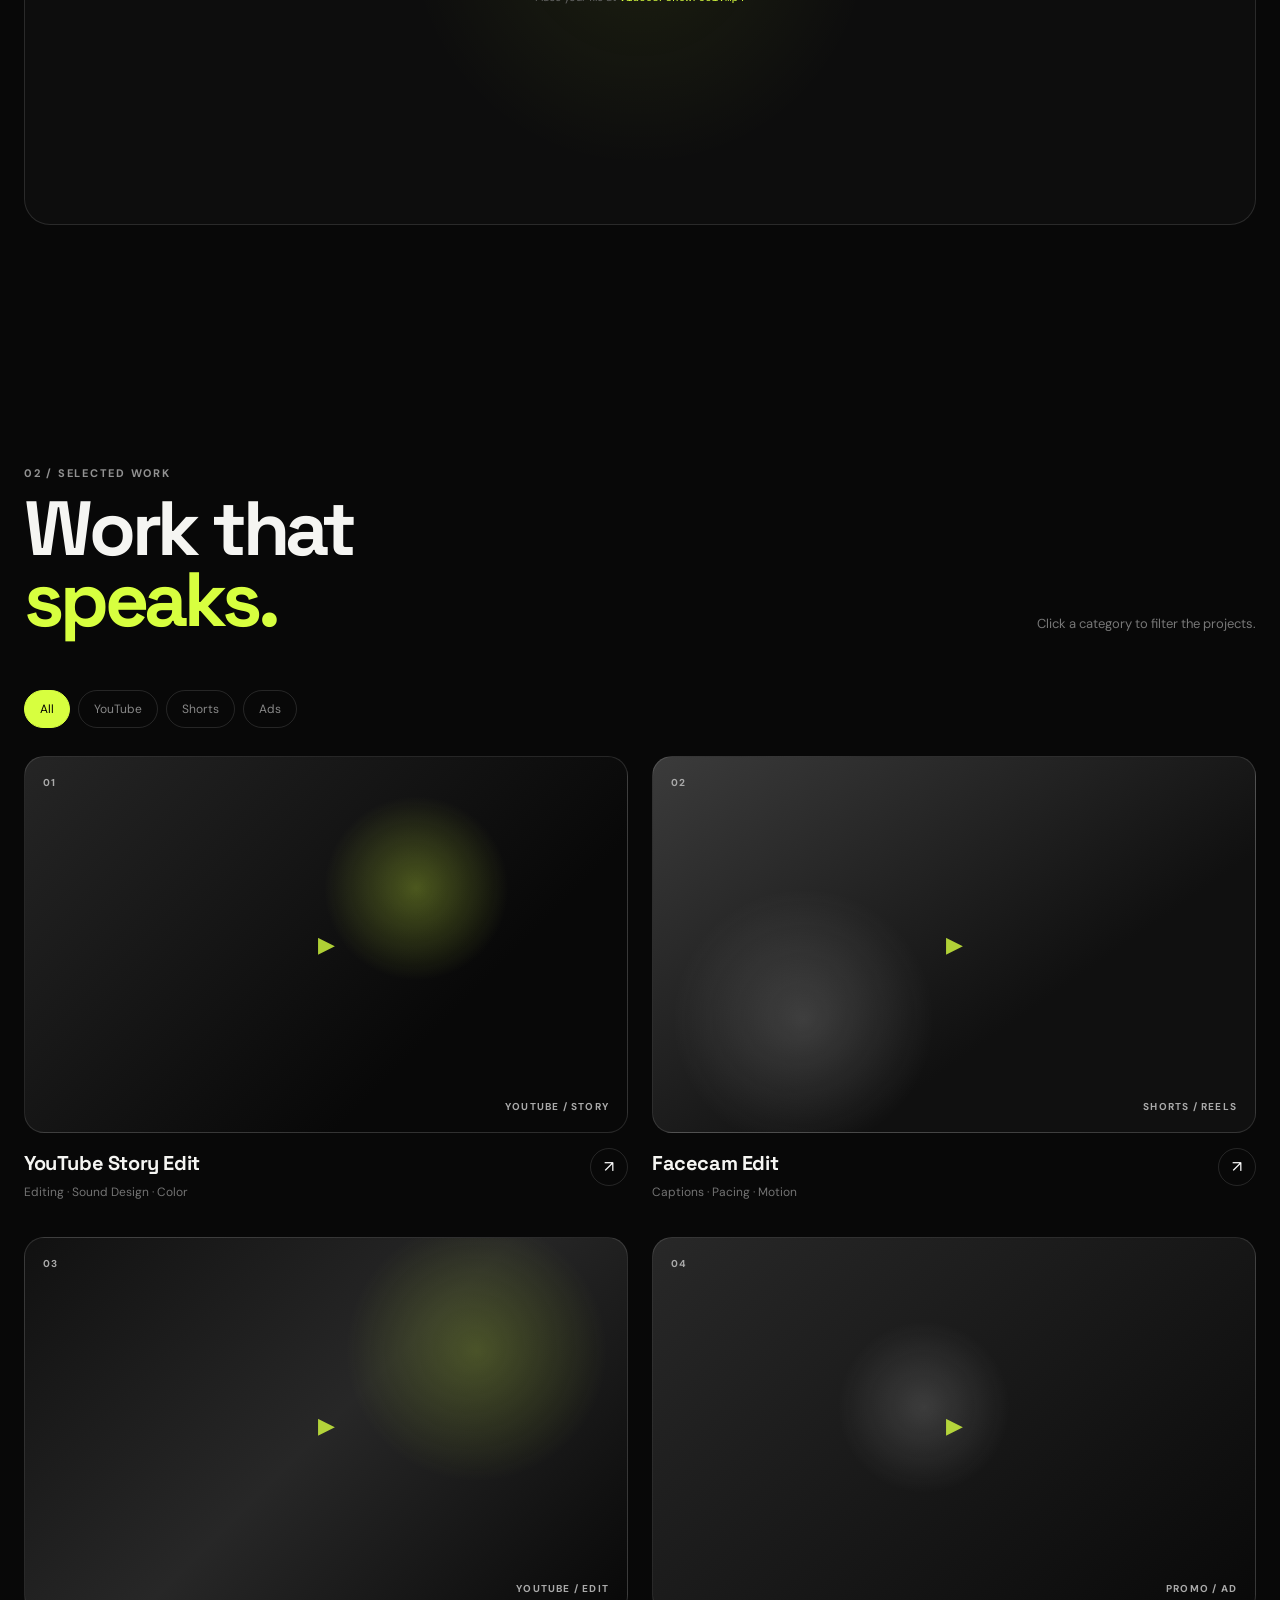
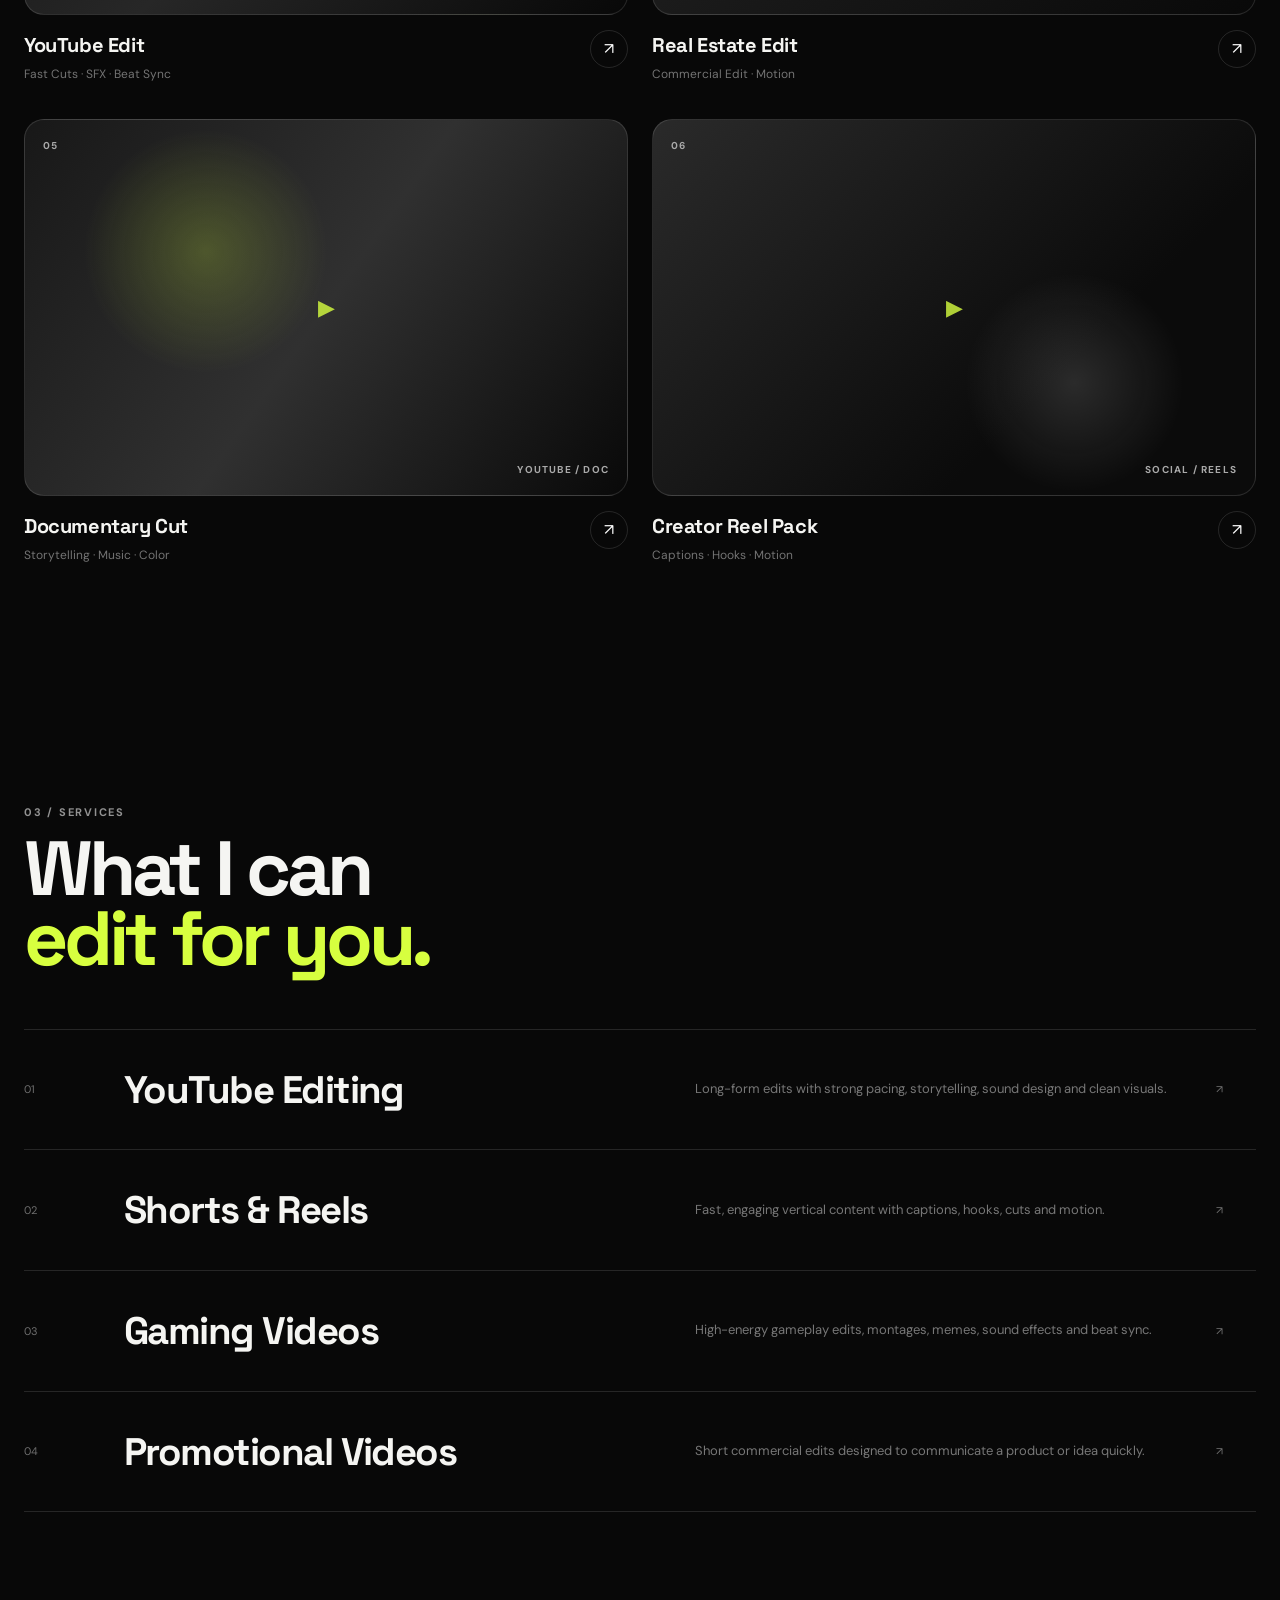
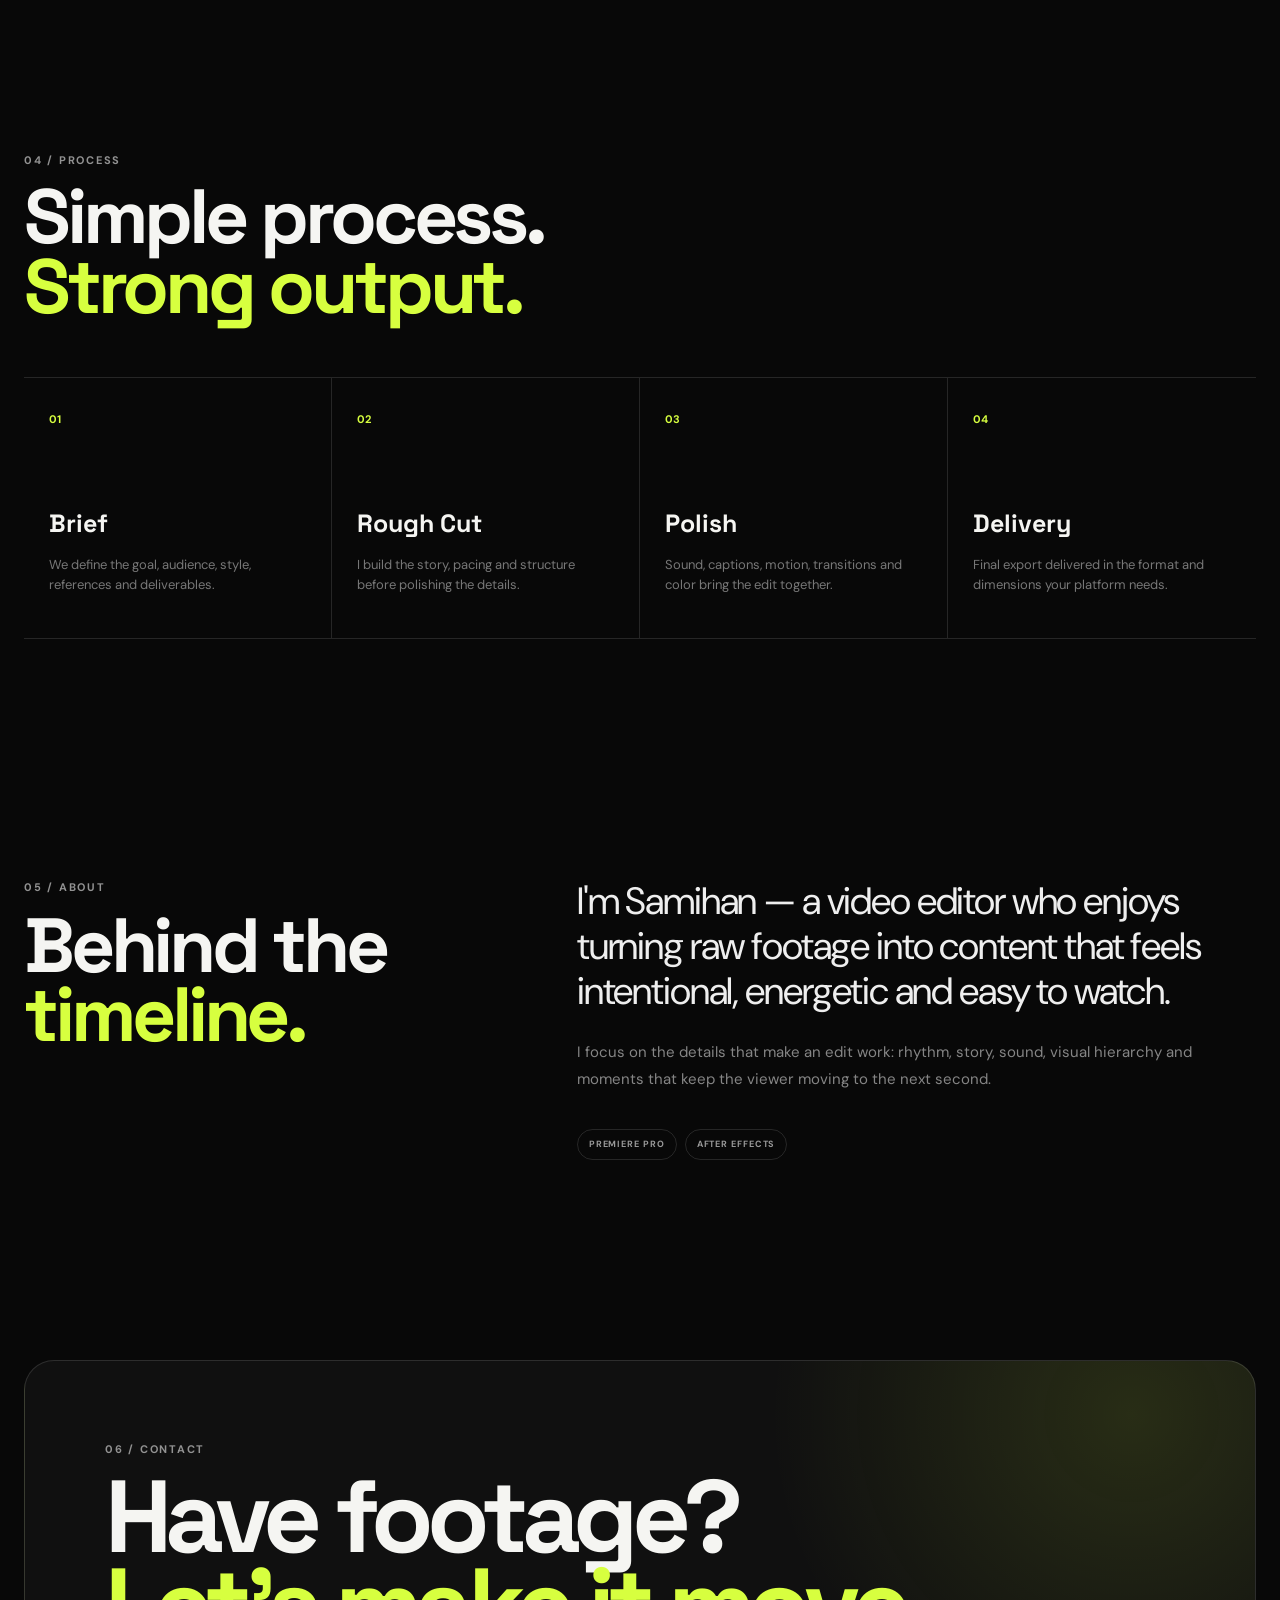
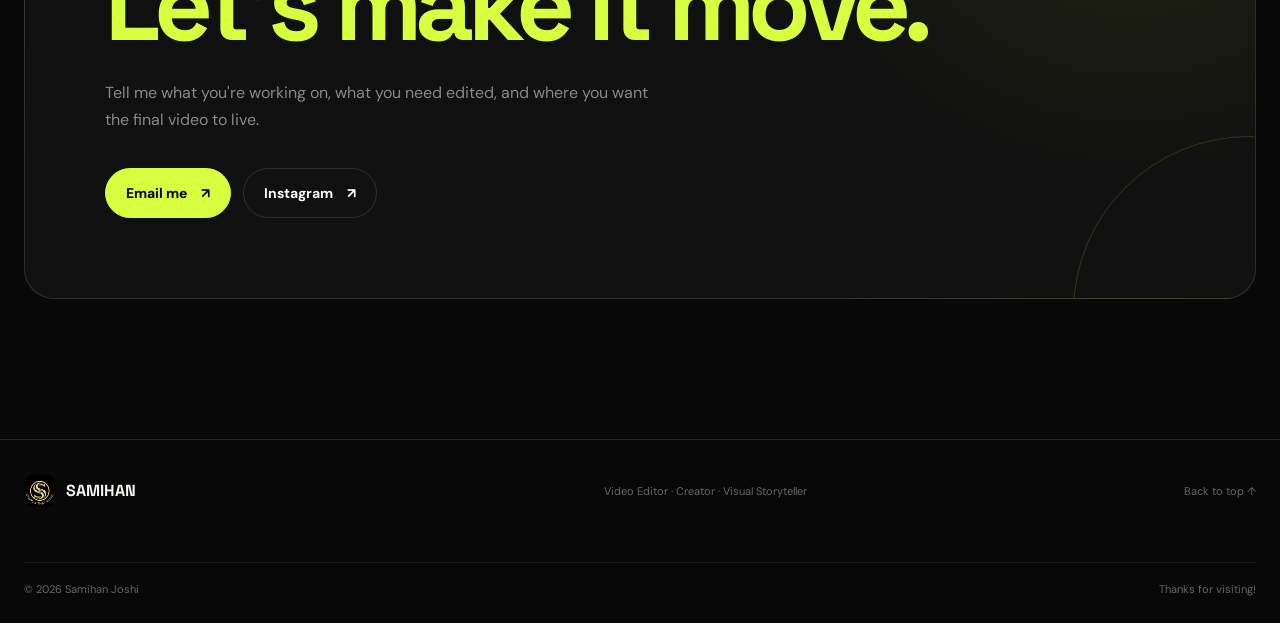
==== commit 82918b1e: "Delete iPUT-PROJECT-IMAGES-HERE.txt" ====
--- a/index.html
+++ b/index.html
@@ -87,10 +87,22 @@
                         <div class="play-orb">▶</div>
                         <p>YOUR NEXT VIDEO<br><strong>STARTS HERE.</strong></p>
                     </div>
-                    <div class="hero-card-bottom">
-                        <span>EDIT / SOUND / MOTION</span>
-                        <span>SCROLL ↓</span>
-                    </div>
+                    <div class="hero-card-center">
+                    <video
+                        class="hero-video"
+                        autoplay
+                        muted
+                        loop
+                        playsinline
+                        preload="metadata">
+                        <source src="videos/hero-video.mp4" type="video/mp4">
+                    </video>
+                </div>                
+                <div class="hero-card-bottom">
+                    <span>EDIT / SOUND / MOTION</span>
+                    <span>SCROLL ↓</span>
+                </div>
+            </div>
                 </div>
                 <div class="floating-tag tag-one">CUT</div>
                 <div class="floating-tag tag-two">MOTION</div>
@@ -109,7 +121,7 @@
                 </div>
 
                 <div class="video-frame reveal">
-                    <video id="showreelVideo" controls playsinline preload="metadata" poster="d:\Editing things\Pitchers used\Intro.00_00_00_24.Still001.png">
+                    <video id="showreelVideo" controls playsinline preload="metadata" poster="Thumbnel.png">
                         <source src="videos/showreel.mp4" type="video/mp4">
                         Your browser does not support the video element.
                     </video>
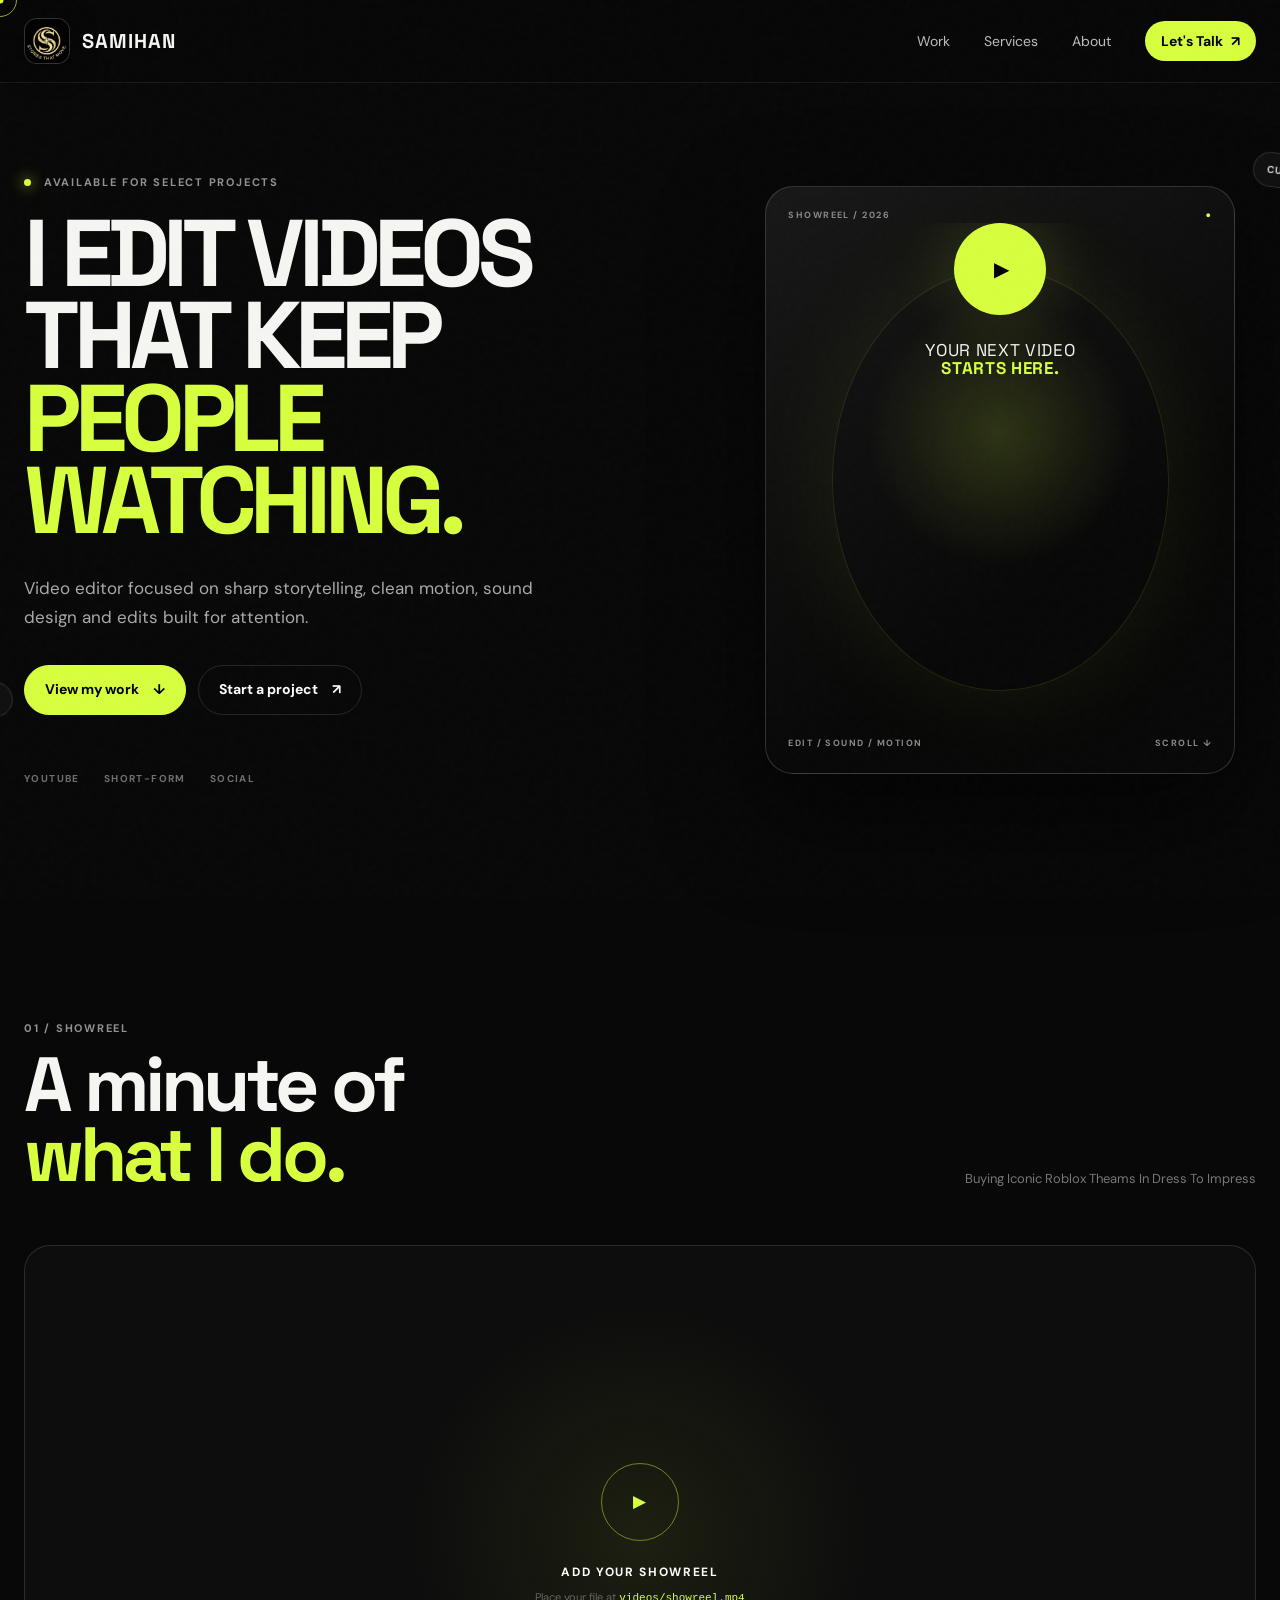
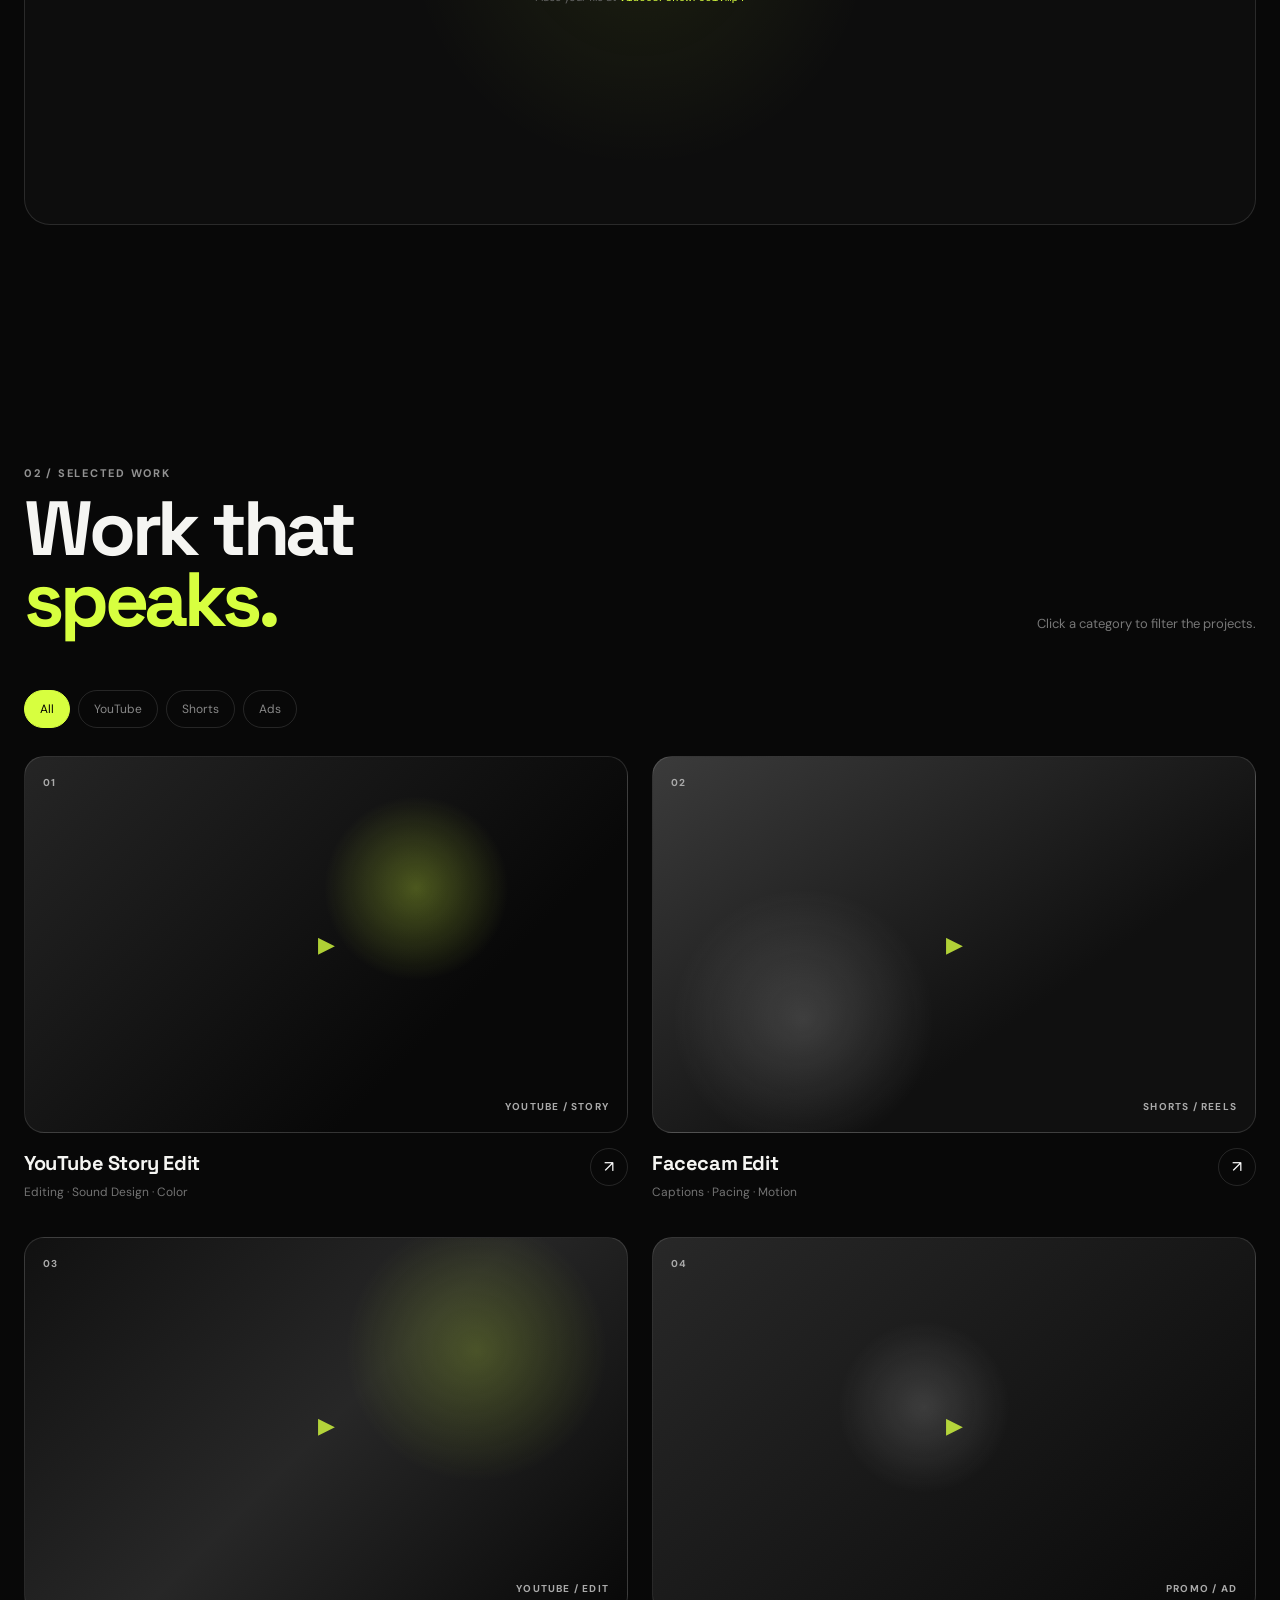
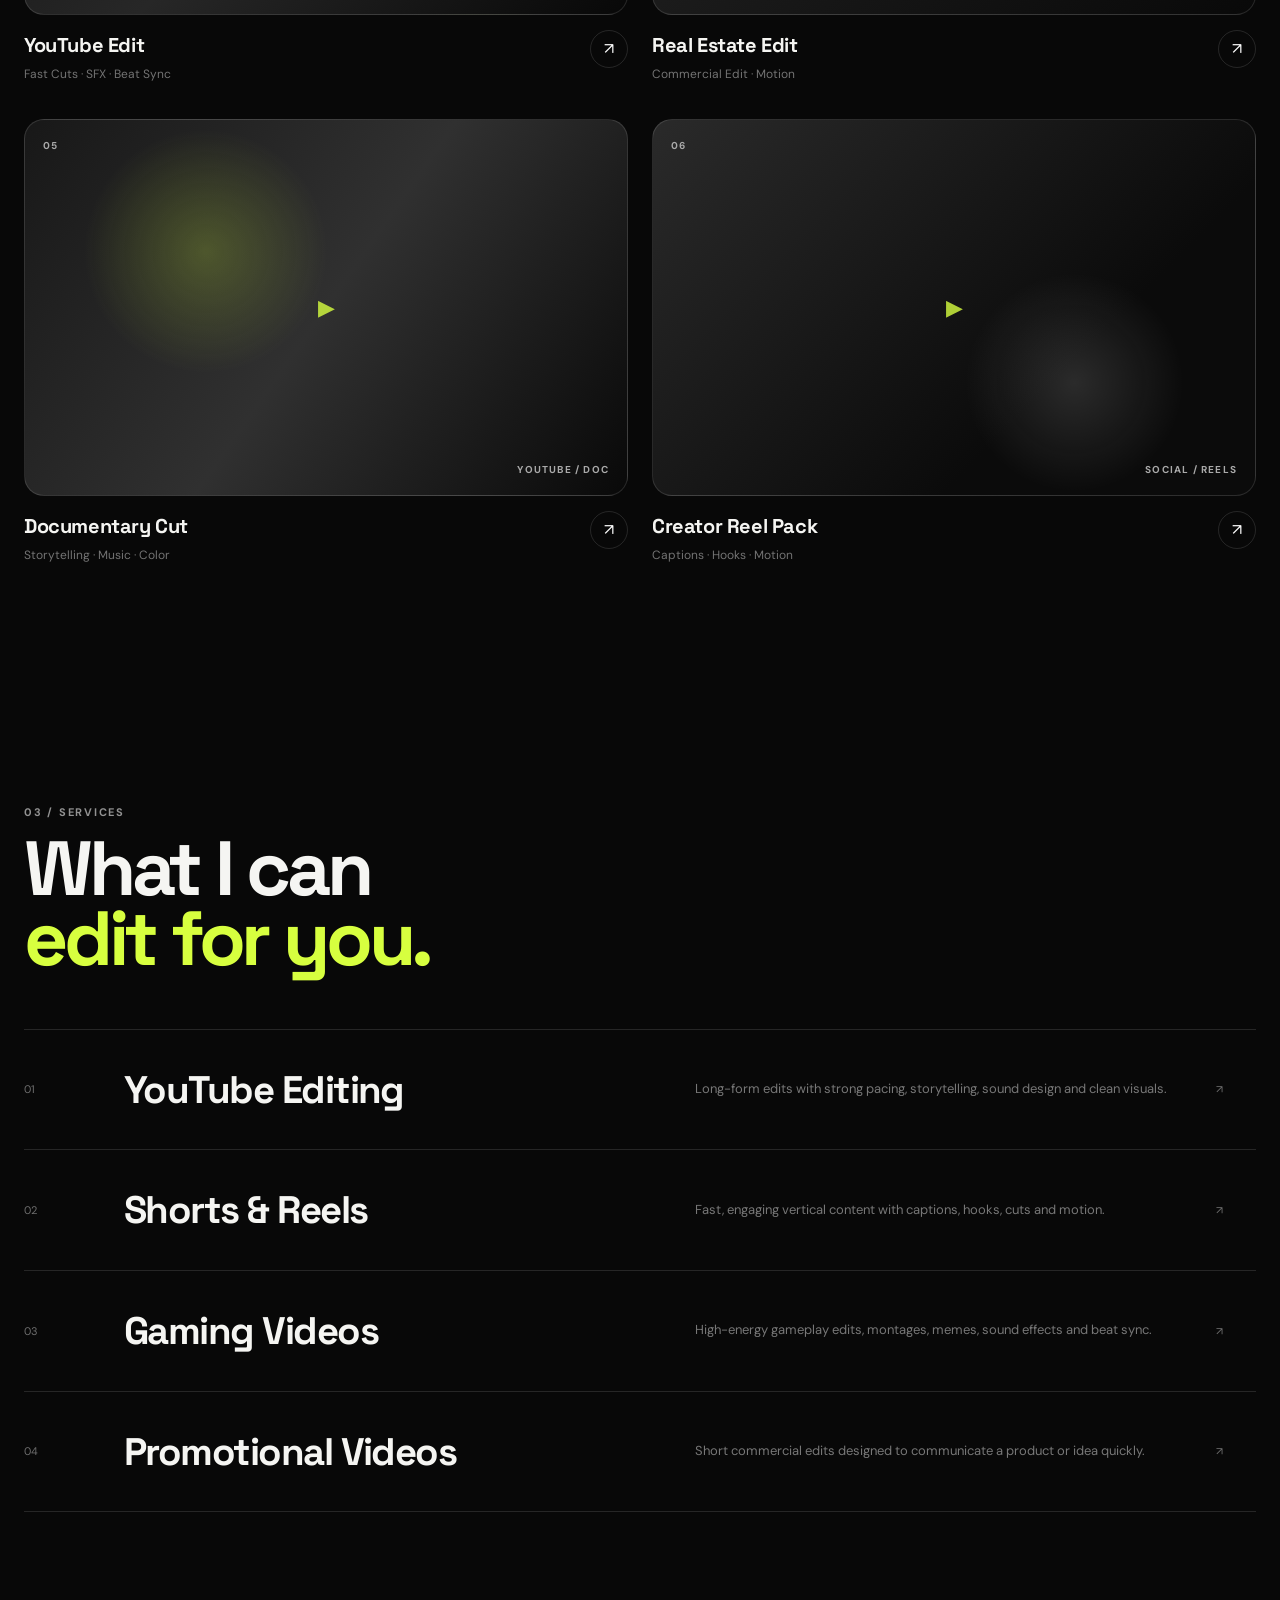
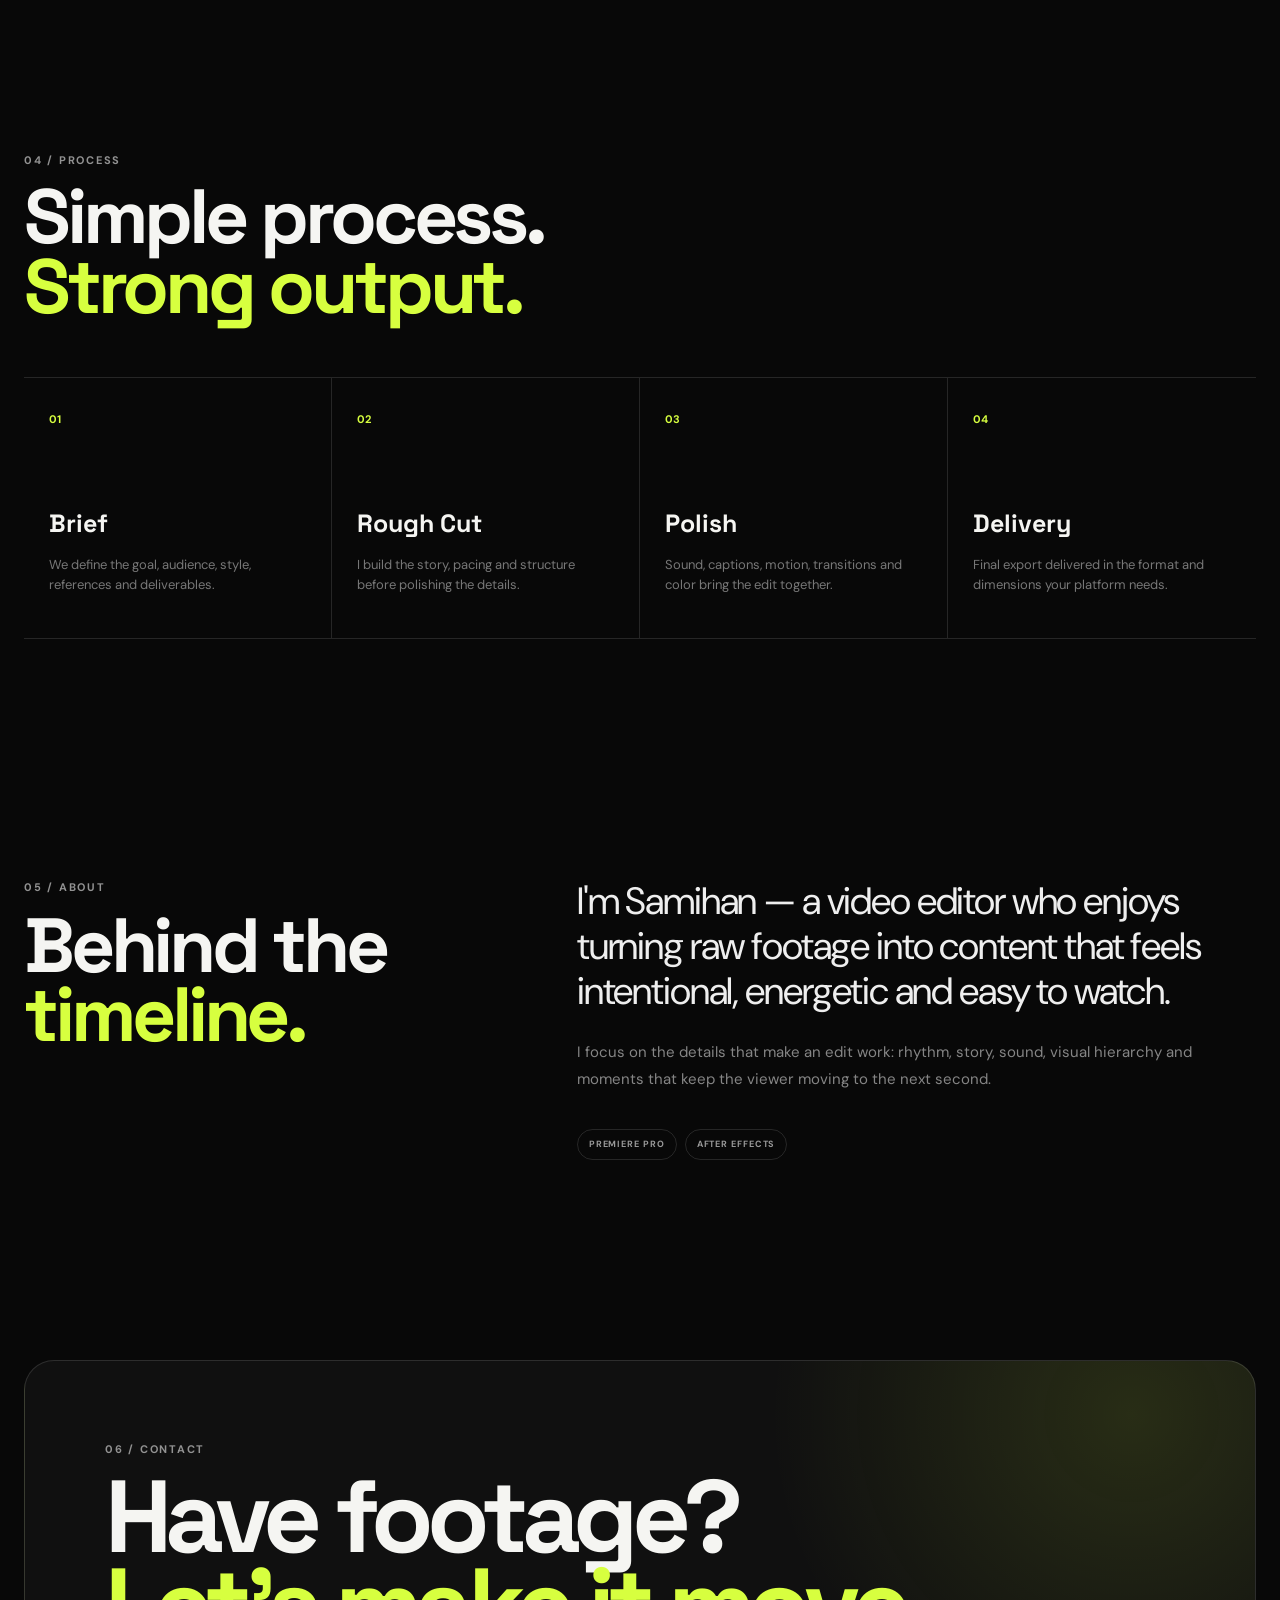
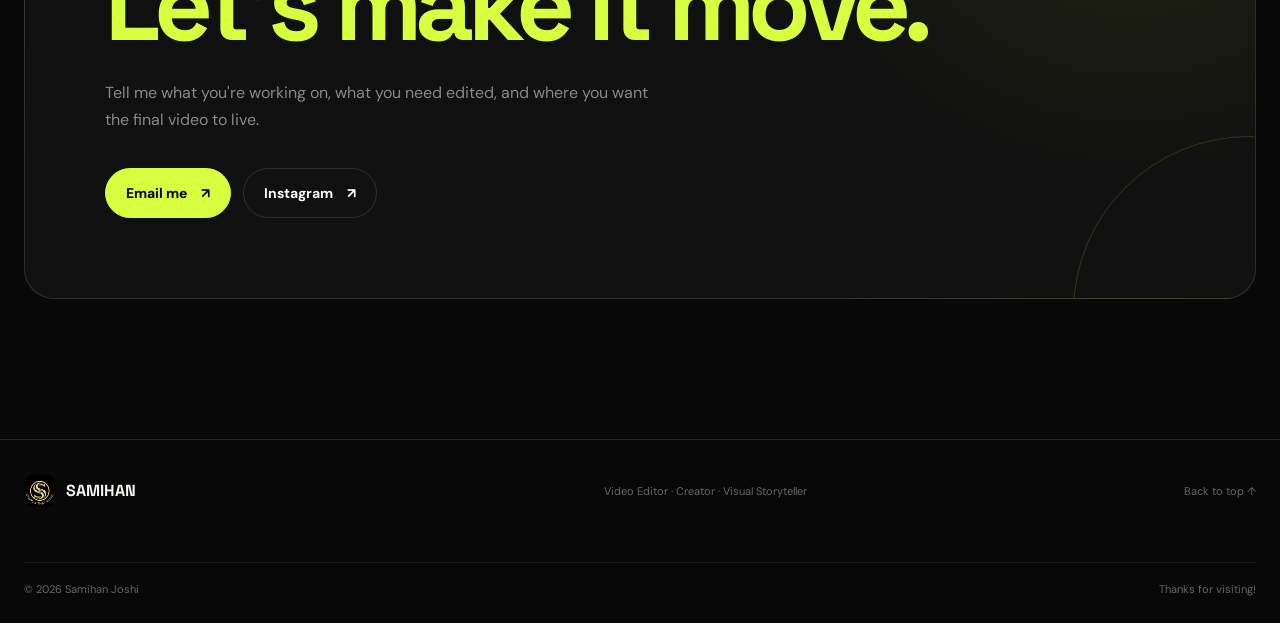
==== commit a2d0fdf1: "Change video source to BeforeAfteredit.mp4" ====
--- a/index.html
+++ b/index.html
@@ -95,7 +95,7 @@
                         loop
                         playsinline
                         preload="metadata">
-                        <source src="videos/hero-video.mp4" type="video/mp4">
+                        <source src="videos/BeforeAfteredit.mp4" type="video/mp4">
                     </video>
                 </div>                
                 <div class="hero-card-bottom">
--- a/style.css
+++ b/style.css
@@ -1231,4 +1231,15 @@
     font-size: 22px;
     opacity: .8;
     cursor: pointer; /* add this */
-}+}
+.hero-card-center {
+    position: relative;
+    overflow: hidden;
+}
+
+.hero-video {
+    width: 100%;
+    height: 100%;
+    object-fit: cover;
+    display: block;
+}
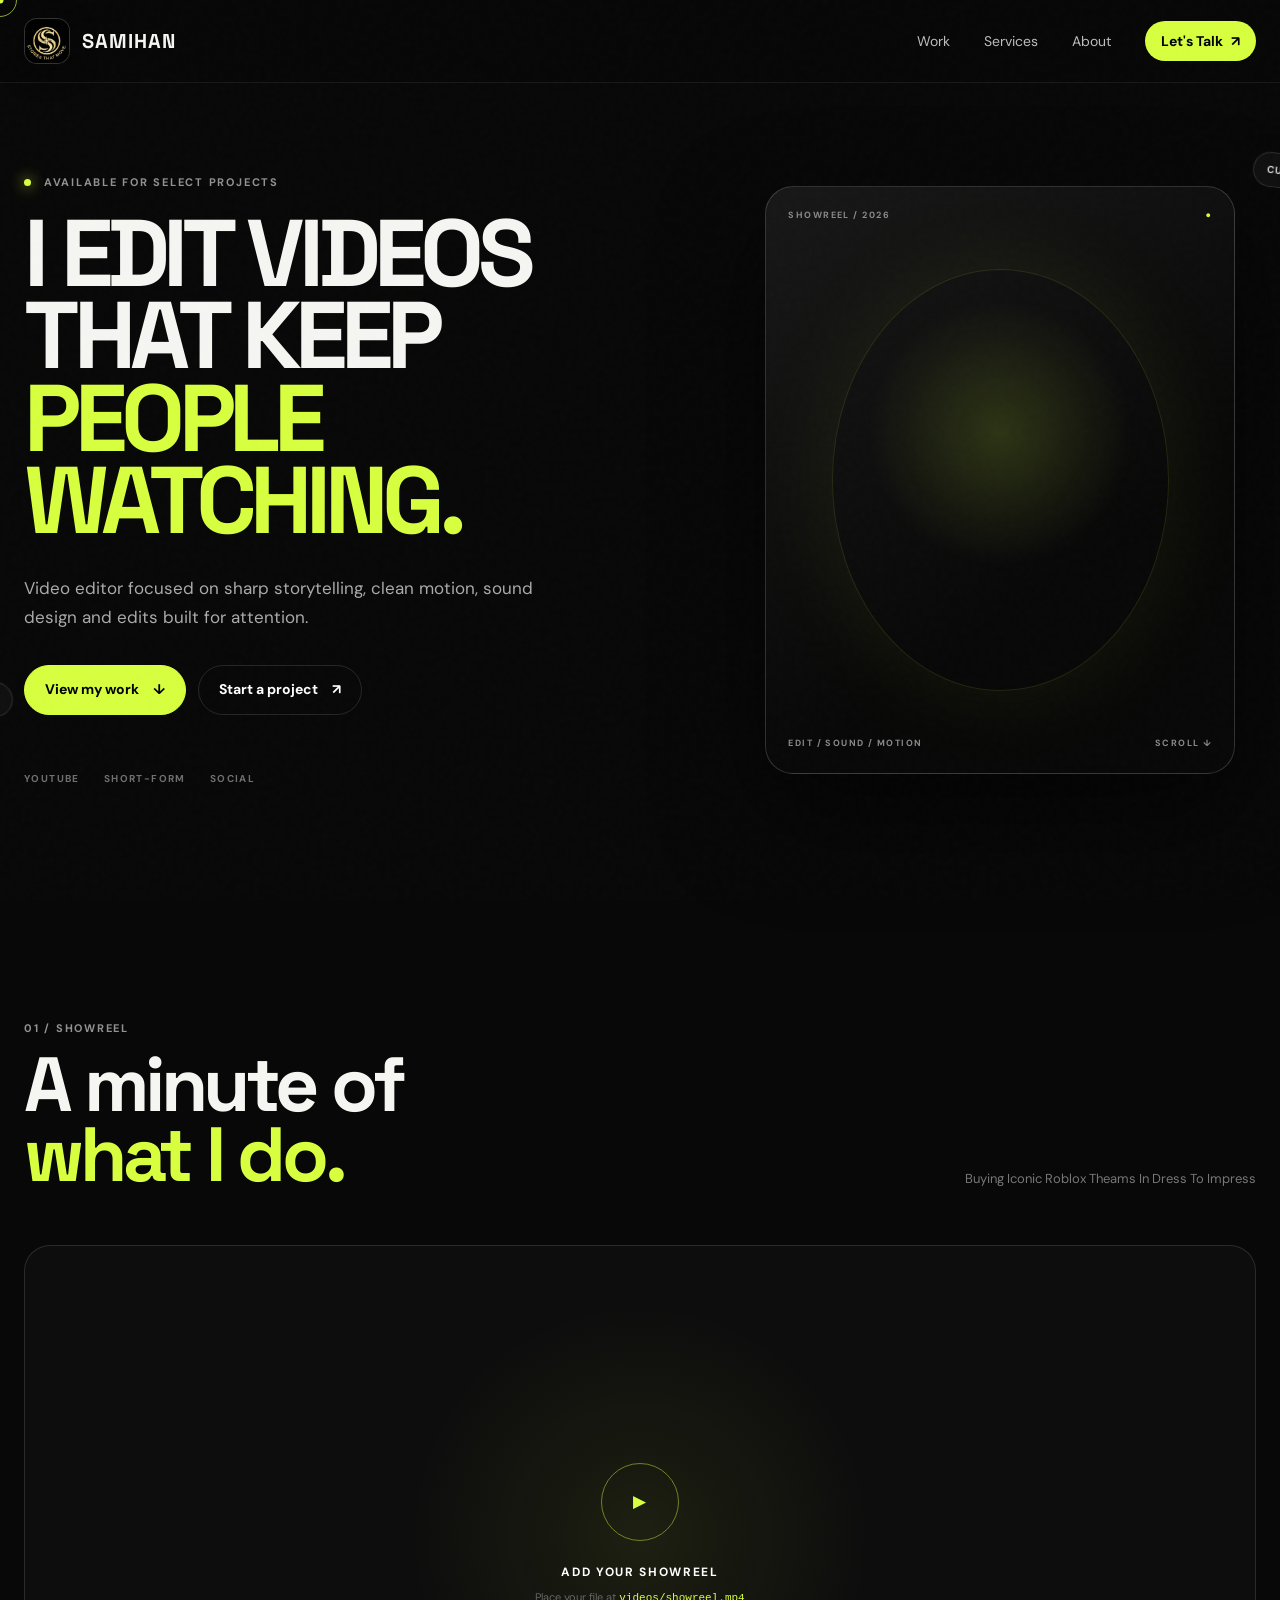
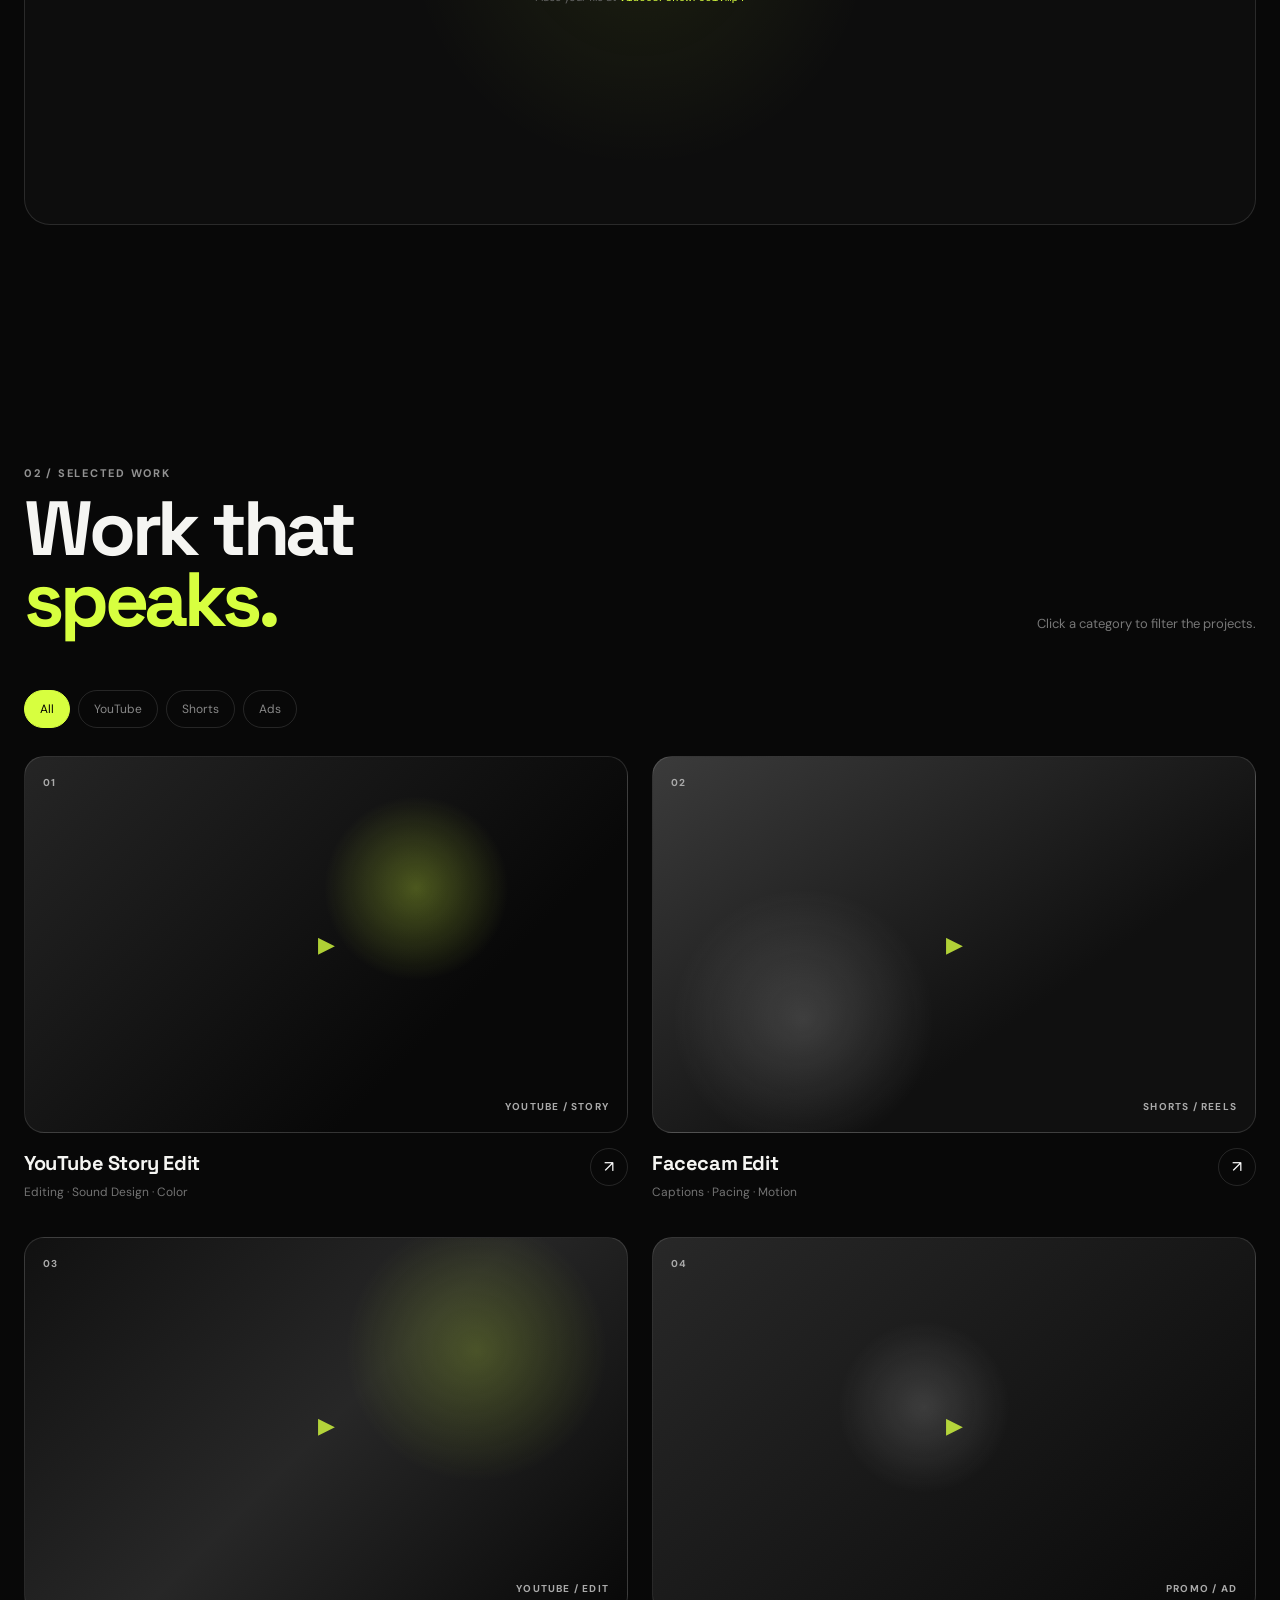
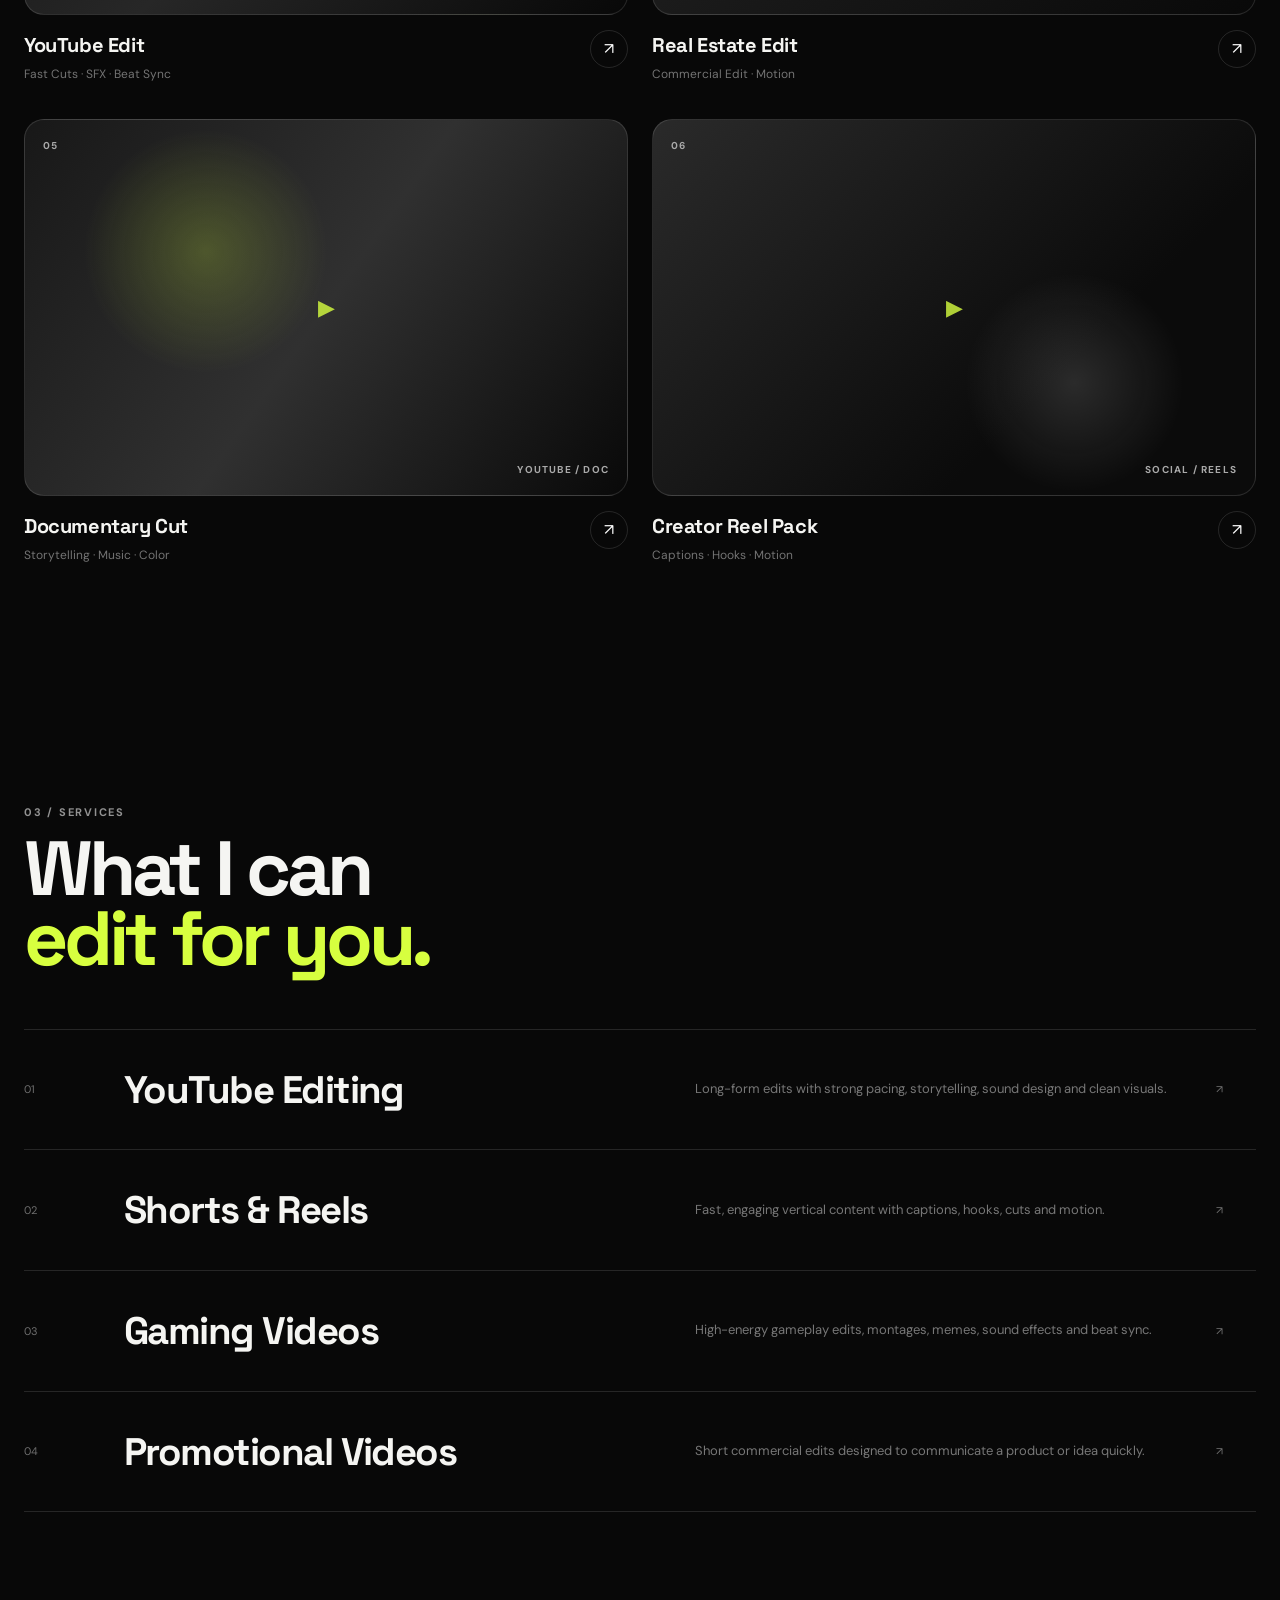
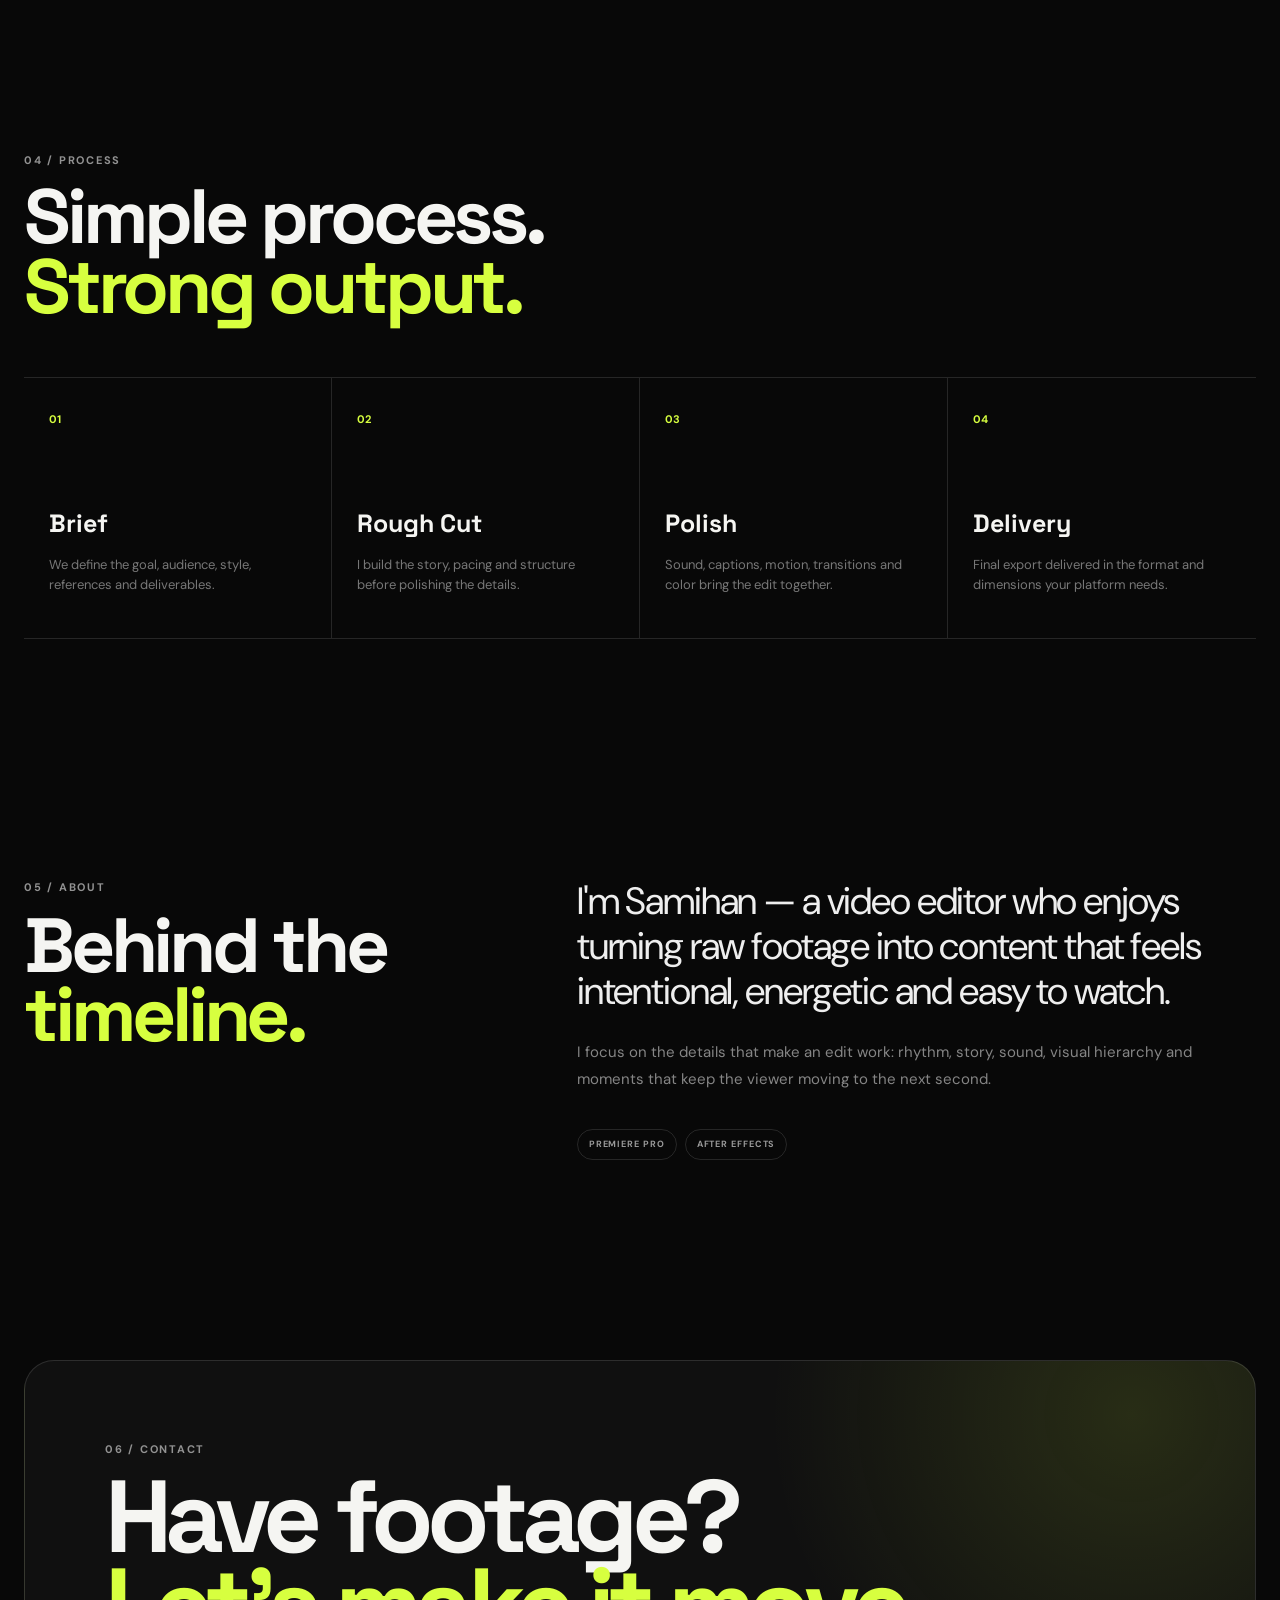
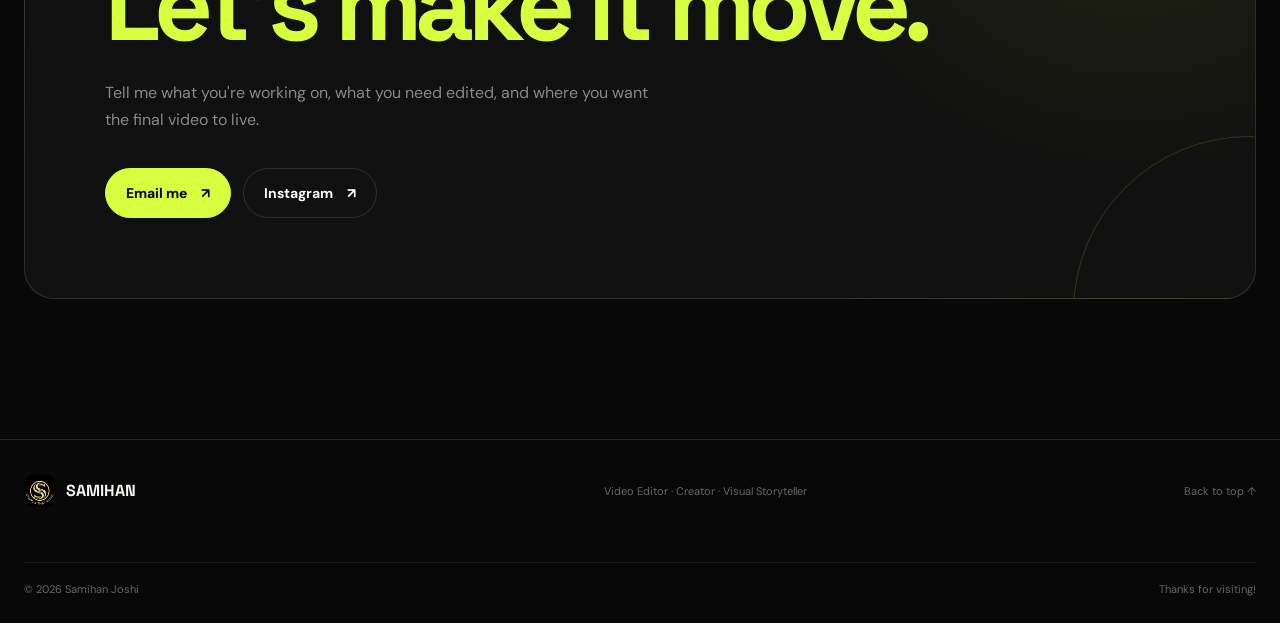
==== commit ee78275f: "Refactor hero card to include video element Updated the hero card section to include a video element" ====
--- a/index.html
+++ b/index.html
@@ -83,11 +83,18 @@
                         <span>SHOWREEL / 2026</span>
                         <span class="pulse">●</span>
                     </div>
-                    <div class="hero-card-center">
-                        <div class="play-orb">▶</div>
-                        <p>YOUR NEXT VIDEO<br><strong>STARTS HERE.</strong></p>
-                    </div>
-                    <div class="hero-card-center">
+                   <div class="hero-card-center">
+                    <video
+                        class="hero-video"
+                        autoplay
+                        muted
+                        loop
+                        playsinline
+                        preload="metadata">
+                        <source src="videos/BeforeAfteredit.mp4" type="video/mp4">
+                </video>
+                     </div>
+                     <div class="hero-card-center">
                     <video
                         class="hero-video"
                         autoplay
--- a/style.css
+++ b/style.css
@@ -1231,15 +1231,11 @@
     font-size: 22px;
     opacity: .8;
     cursor: pointer; /* add this */
-}
-.hero-card-center {
-    position: relative;
-    overflow: hidden;
-}
-
-.hero-video {
+.hero-video
+    {
     width: 100%;
     height: 100%;
     object-fit: cover;
     display: block;
-}
+    border-radius: inherit;
+}
